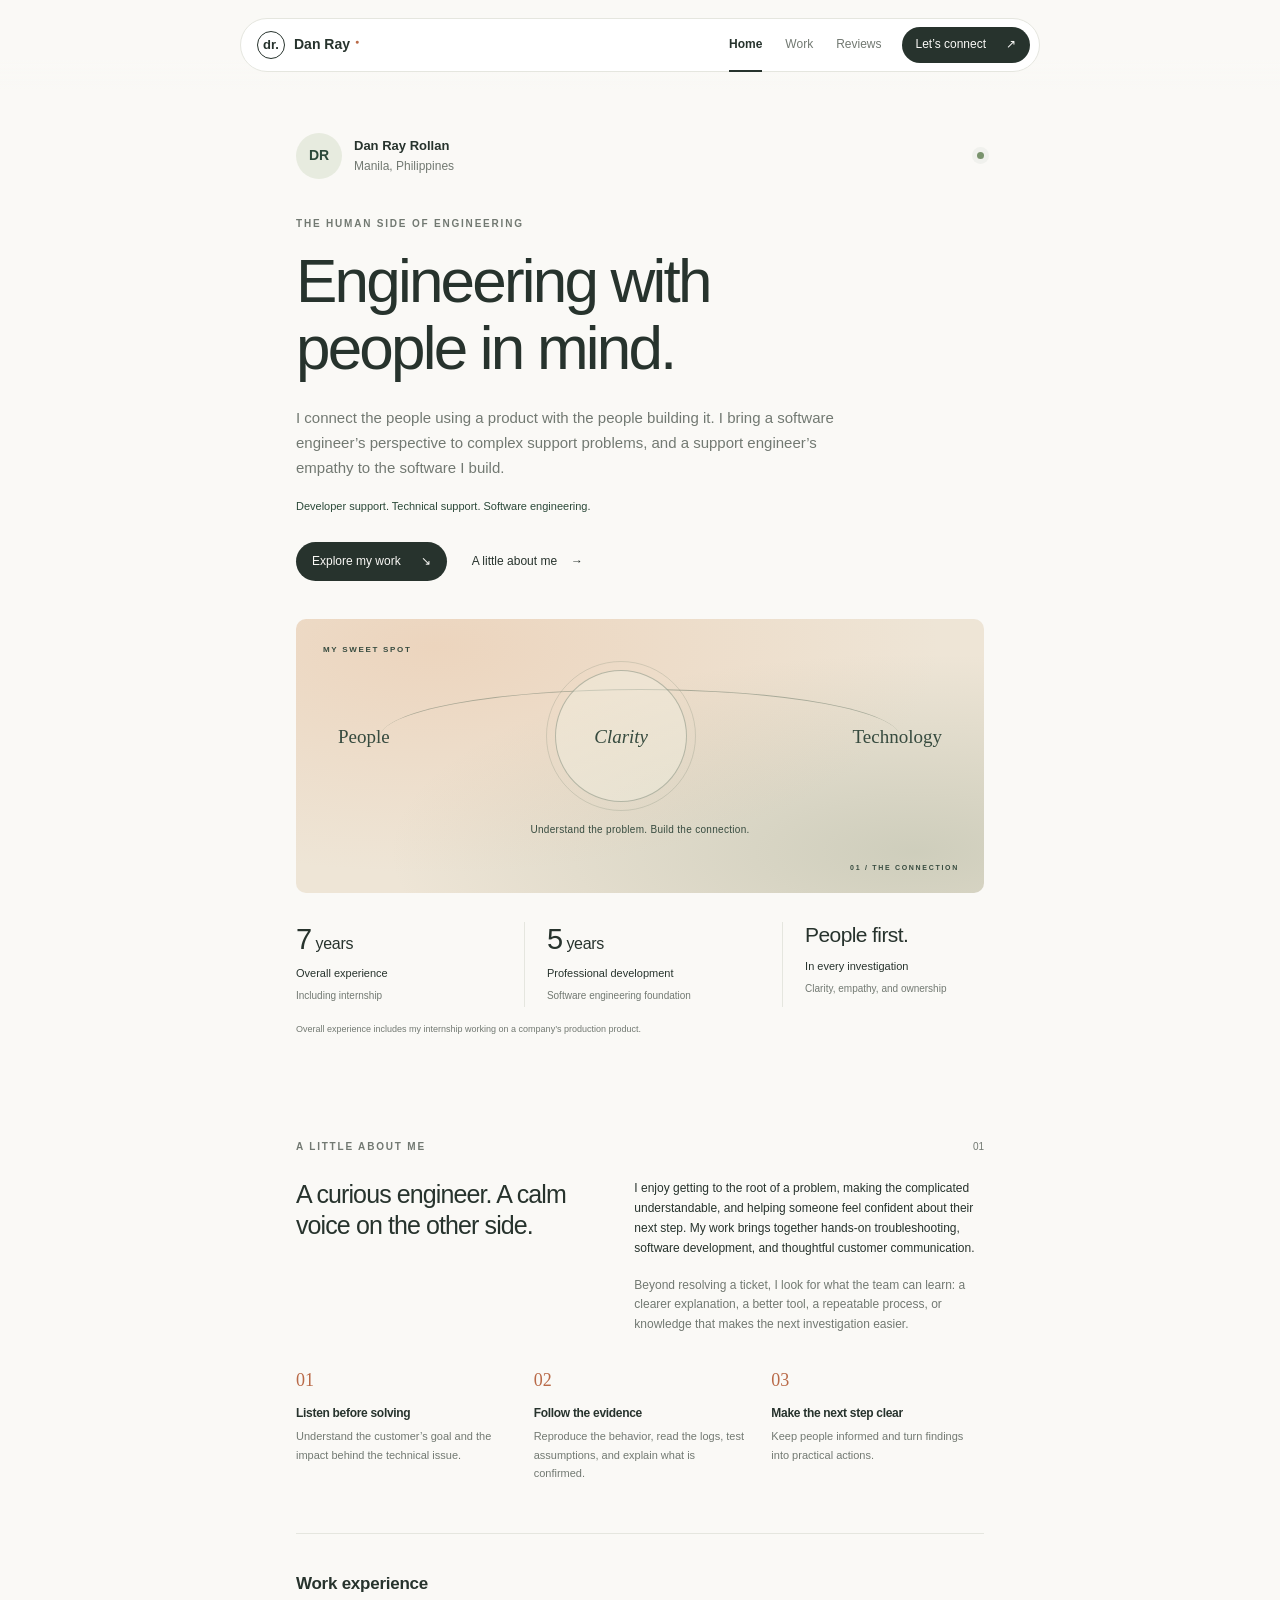
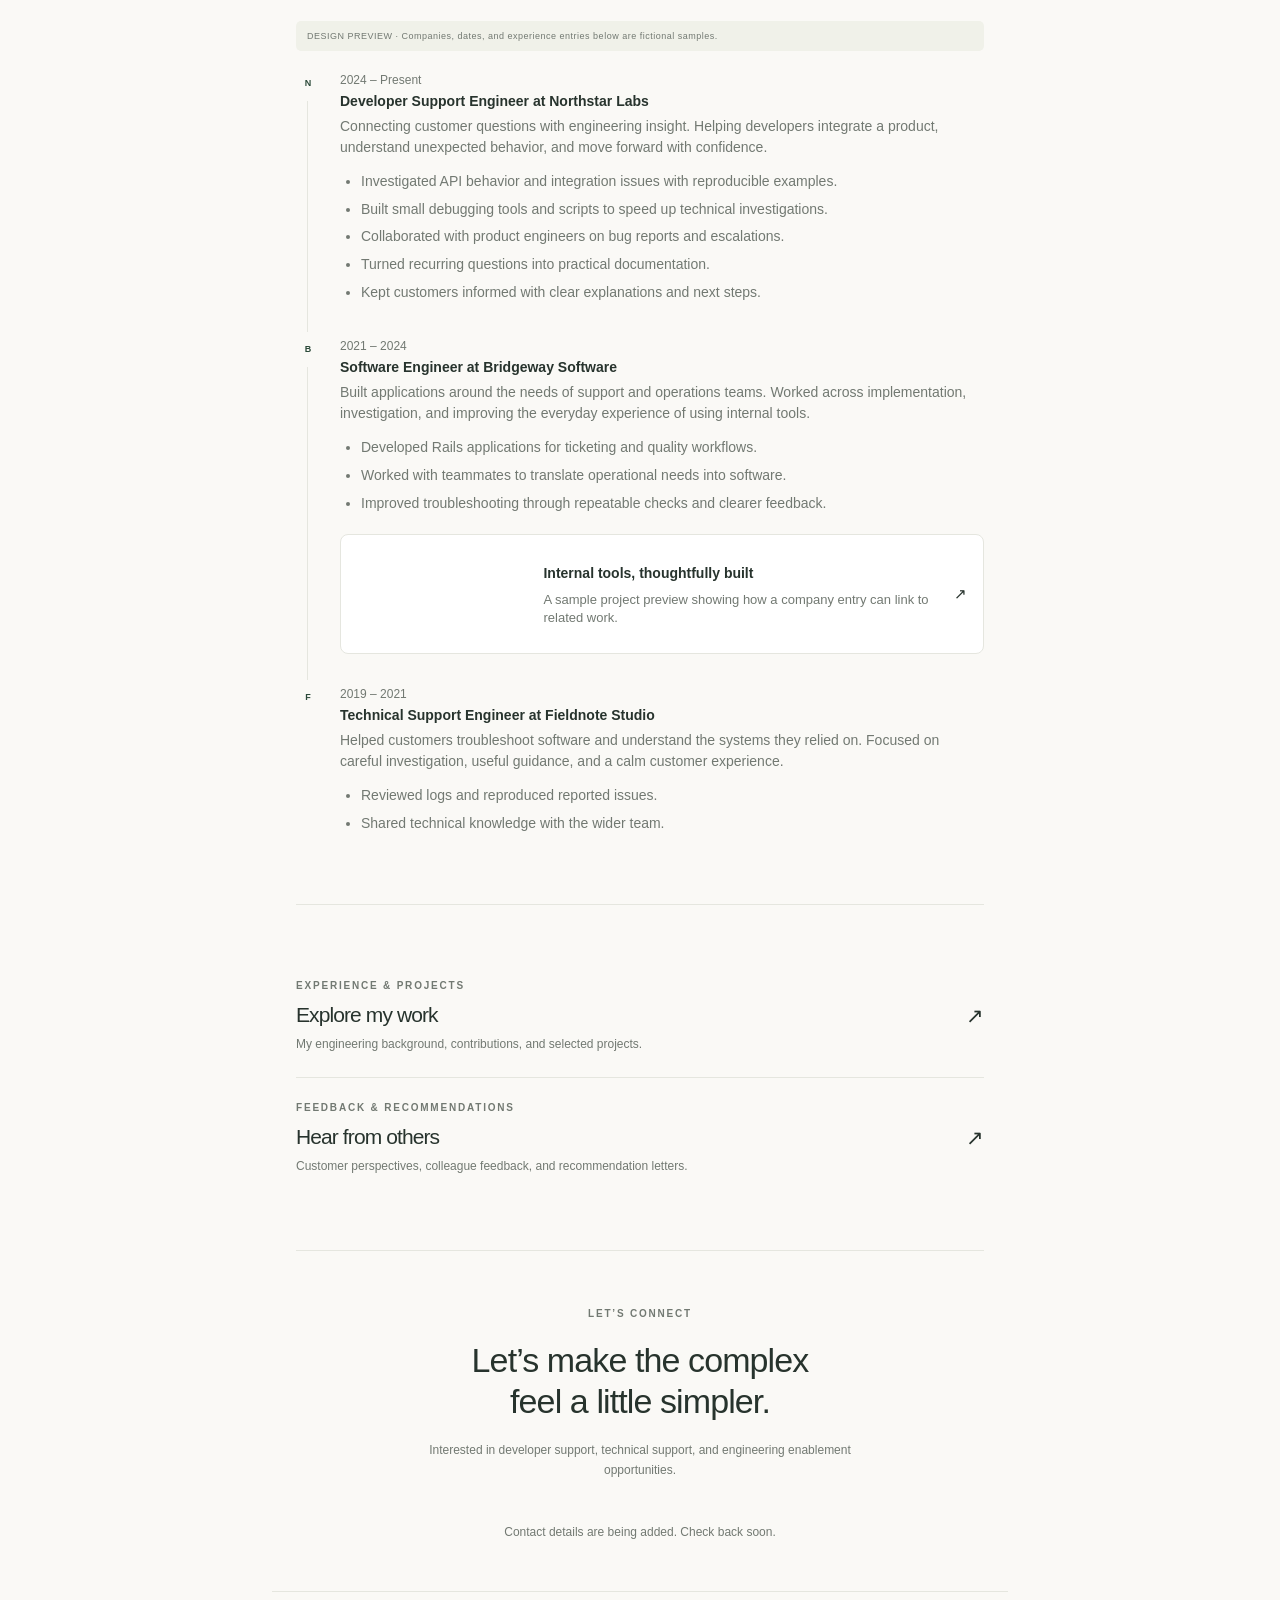
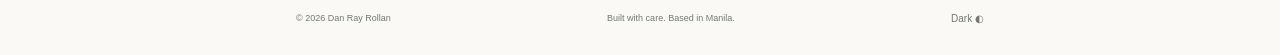
==== index.html @ 5bc82c58 "added portfolio initial" ====
<!doctype html>
<html lang="en">
<head>
<meta charset="utf-8"><meta name="viewport" content="width=device-width, initial-scale=1">
<meta name="description" content="Dan Ray Rollan, a Manila-based engineer connecting customer support, software engineering, and agentic AI.">
<meta name="theme-color" content="#faf9f6">
<title>Dan Ray Rollan — Engineering with people in mind</title>
<link rel="icon" href="assets/favicon.svg" type="image/svg+xml">
<link rel="stylesheet" href="styles.css"><script src="app.js" defer></script>
</head>
<body>
<a class="skip" href="#main">Skip to content</a>
<header class="nav-wrap"><nav aria-label="Main navigation"><a class="brand" href="index.html"><span class="brand-icon">dr.</span><span>Dan Ray<span class="brand-dot">●</span></span></a><div class="nav-links"><a href="index.html" aria-current="page">Home</a><a href="work.html" >Work</a><a href="reviews.html" >Reviews</a></div><a class="nav-cta" href="index.html#contact">Let’s connect <span aria-hidden="true">↗</span></a></nav></header>
<main id="main">
<section id="home" class="hero"><div class="profile-line"><div id="avatar" class="avatar" aria-hidden="true">DR</div><div><p id="name" class="profile-name">Dan Ray Rollan</p><p id="location" class="small muted">Manila, Philippines</p></div><span class="location-dot" aria-hidden="true"></span></div><p class="eyebrow">THE HUMAN SIDE OF ENGINEERING</p><h1 id="headline">Engineering with<br>people in mind.</h1><p id="intro" class="intro">I connect the people using a product with the people building it.</p><p id="role" class="role"></p><div class="hero-actions"><a class="button" href="work.html">Explore my work <span aria-hidden="true">↘</span></a><a class="text-link" href="#about">A little about me <span aria-hidden="true">→</span></a></div>
<div class="bridge" role="img" aria-label="A bridge connecting people, support, software, and new possibilities"><span class="art-label">MY SWEET SPOT</span><div class="bridge-line"><span>People</span><span class="bridge-ring"><span>Clarity</span></span><span>Technology</span></div><p>Understand the problem. Build the connection.</p><span class="art-number">01 / THE CONNECTION</span></div>
<div class="stats"><div><strong><span id="total-years">7</span><span class="unit"> years</span></strong><p>Overall experience</p><span>Including internship</span></div><div><strong><span id="dev-years">5</span><span class="unit"> years</span></strong><p>Professional development</p><span>Software engineering foundation</span></div><div><strong class="stat-word">People first.</strong><p>In every investigation</p><span>Clarity, empathy, and ownership</span></div></div><p id="experience-note" class="fine-print"></p></section>
<section id="about"><div class="section-top"><p class="eyebrow">A LITTLE ABOUT ME</p><span class="section-index">01</span></div><div class="about-grid"><h2 id="about-title"></h2><div><p id="about-text"></p><p id="about-secondary" class="muted"></p></div></div><div id="principles" class="principles"></div></section>


<section class="experience-section home-experience" aria-labelledby="home-experience-title"><h2 id="home-experience-title" class="reference-heading">Work experience</h2><div id="demo-notice" class="demo-notice" hidden>DESIGN PREVIEW · Companies, dates, and experience entries below are fictional samples.</div><div id="timeline" class="timeline"></div></section>
<section class="page-directory" aria-label="Explore the portfolio"><a href="work.html"><div><p class="eyebrow">EXPERIENCE & PROJECTS</p><h2>Explore my work</h2><p>My engineering background, contributions, and selected projects.</p></div><span aria-hidden="true">↗</span></a><a href="reviews.html"><div><p class="eyebrow">FEEDBACK & RECOMMENDATIONS</p><h2>Hear from others</h2><p>Customer perspectives, colleague feedback, and recommendation letters.</p></div><span aria-hidden="true">↗</span></a></section>
<section id="contact" class="contact"><p class="eyebrow">LET’S CONNECT</p><h2>Let’s make the complex<br>feel a little simpler.</h2><p id="contact-note" class="muted"></p><div id="contact-links" class="contact-links"></div><p id="contact-empty" class="small muted" hidden>Contact details are being added. Check back soon.</p></section>
</main><footer><span>© <span id="year"></span> Dan Ray Rollan</span><span>Built with care. Based in Manila.</span><button id="theme-toggle" type="button" aria-label="Switch to dark theme">Dark <span aria-hidden="true">◐</span></button></footer>
<div id="load-error" role="alert" hidden>Portfolio content couldn’t load. Please refresh, or preview this site using a local web server.</div><noscript><p class="noscript">Enable JavaScript to see the portfolio content, or read content.yaml for the full profile.</p></noscript>
</body></html>
---- styles.css ----
:root{--bg:#faf9f6;--surface:#fff;--ink:#27332d;--muted:#727972;--line:#e5e6df;--green:#2b4939;--accent:#b96a48;--soft:#f0f1e9;--art:#eee5d6;color-scheme:light;font-family:Arial,Helvetica,sans-serif;font-size:15px}*{box-sizing:border-box}html{scroll-behavior:smooth;scroll-padding-top:100px}body{margin:0;background:var(--bg);color:var(--ink);line-height:1.65}a{color:inherit;text-decoration:none}button{font:inherit}button,a,summary{-webkit-tap-highlight-color:transparent}a:focus-visible,button:focus-visible,summary:focus-visible{outline:2px solid var(--accent);outline-offset:5px}::selection{background:#dedecb}p,h1,h2,h3{margin:0}p+p{margin-top:17px}.muted{color:var(--muted)}.small{font-size:12px}.eyebrow{font-size:10px;letter-spacing:1.8px;font-weight:700;color:var(--muted)}.nav-wrap{position:sticky;top:0;z-index:10;padding:18px 20px;background:linear-gradient(var(--bg) 65%,transparent)}nav{max-width:800px;margin:auto;display:flex;align-items:center;justify-content:space-between;gap:20px;background:var(--surface);border:1px solid var(--line);border-radius:40px;padding:8px 9px 8px 16px;font-size:12px}.brand{display:flex;align-items:center;gap:9px;font-weight:700;font-size:14px}.brand-icon{width:28px;height:28px;border:1px solid var(--ink);border-radius:50%;display:grid;place-items:center;font-size:13px}.brand-dot{color:var(--accent);font-size:7px;vertical-align:super;margin-left:5px}.nav-links{display:flex;gap:22px;margin-left:auto}.nav-links a{color:var(--muted)}.nav-links a:hover{color:var(--ink)}.nav-cta,.button{color:var(--bg);background:var(--ink);border-radius:28px;padding:10px 16px;display:inline-flex;gap:20px;align-items:center}.nav-cta{padding:8px 14px}.button:hover,.nav-cta:hover{background:var(--green)}main,footer{max-width:736px;margin:0 auto;padding:0 24px}.hero{padding-top:43px;border:0}.profile-line{display:flex;align-items:center;gap:12px;margin-bottom:37px}.avatar{width:46px;height:46px;border-radius:50%;display:grid;place-items:center;color:var(--green);background:#e7ebdf;font-size:14px;font-weight:700;overflow:hidden}.avatar img{width:100%;height:100%;object-fit:cover}.profile-name{font-size:13px;font-weight:700}.profile-line p+p{margin:0}.location-dot{margin-left:auto;width:7px;height:7px;border-radius:50%;background:#79936d;box-shadow:0 0 0 5px #79936d12}h1{font-size:clamp(39px,7vw,62px);letter-spacing:-2.8px;line-height:1.08;font-weight:500;max-width:580px;margin-top:16px}h2{font-size:29px;line-height:1.23;letter-spacing:-.9px;font-weight:500}h3{font-weight:500;font-size:19px;line-height:1.4;letter-spacing:-.3px}.intro{max-width:580px;font-size:15px;color:var(--muted);margin-top:24px}.role{font-size:11px;color:var(--green);margin-top:17px}.hero-actions{display:flex;align-items:center;gap:25px;margin-top:26px;font-size:12px}.text-link{display:inline-flex;gap:14px}.text-link:hover{text-decoration:underline}.bridge{height:274px;margin-top:38px;overflow:hidden;position:relative;border-radius:10px;background:radial-gradient(ellipse at 20% 10%,#e9ba9660,transparent 65%),radial-gradient(ellipse at 90% 85%,#899b8350,transparent 60%),var(--art);padding:24px 27px;color:#374b3f}.art-label,.art-number{font-size:8px;font-weight:700;letter-spacing:1.7px;position:absolute}.art-number{bottom:20px;right:25px;font-size:7px}.bridge-line{position:relative;display:flex;align-items:center;justify-content:space-between;height:170px;font-family:Georgia,serif;font-size:19px;margin:8px 15px 0}.bridge-line:before{content:"";position:absolute;left:7%;right:7%;height:95px;border-top:1px solid #6172607a;border-radius:50%;top:38px}.bridge-line>span{z-index:1}.bridge-ring{display:grid;place-items:center;width:132px;height:132px;border:1px solid #61726066;border-radius:50%;background:#f1eddf77;position:relative;font-style:italic}.bridge-ring:after{content:"";position:absolute;inset:-10px;border:1px solid #61726033;border-radius:50%}.bridge>p{text-align:center;font-size:10px;letter-spacing:.3px;margin-top:1px}.stats{display:grid;grid-template-columns:1fr 1.15fr 1fr;gap:26px;margin-top:29px}.stats>div+div{border-left:1px solid var(--line);padding-left:22px}.stats strong{font-weight:500;font-size:29px;line-height:1.2;letter-spacing:-.8px}.stats .unit{font-size:16px;letter-spacing:-.3px}.stats p{font-size:11px;margin-top:7px}.stats span:not(.unit){font-size:inherit}.stats>div>span{font-size:10px!important;color:var(--muted)}.stats .stat-word{font-size:21px;letter-spacing:-.6px}.fine-print{font-size:9px;color:var(--muted);margin-top:15px;max-width:560px}section{padding:51px 0;border-bottom:1px solid var(--line);scroll-margin-top:10px}.section-top{display:flex;align-items:center;justify-content:space-between;margin-bottom:24px}.section-index{font-size:10px;color:var(--muted)}.about-grid{display:grid;grid-template-columns:1fr 1.18fr;gap:42px}.about-grid h2{font-size:25px}.about-grid p{font-size:12px}.principles{display:grid;grid-template-columns:repeat(3,1fr);gap:25px;margin-top:31px}.principle-number{font-family:Georgia,serif;font-size:18px;color:var(--accent)}.principles h3{font-size:12px;font-weight:700;margin-top:9px}.principles p{color:var(--muted);font-size:11px;margin-top:6px}.section-intro{font-size:12px;margin-top:14px}.projects{margin-top:28px}.project{border-top:1px solid var(--line);padding:24px 0}.project:last-child{padding-bottom:0}.project-header{display:grid;grid-template-columns:31px 1fr;gap:13px}.project-number{font-family:Georgia,serif;font-style:italic;color:var(--accent);font-size:17px;padding-top:2px}.project-category{font-size:8px;letter-spacing:1.6px;color:var(--muted);margin-bottom:7px}.project h3{max-width:530px}.project-summary{font-size:12px;color:var(--muted);margin-top:10px}.tags{display:flex;flex-wrap:wrap;gap:7px;margin-top:14px}.tag{font-size:9px;padding:3px 9px;border:1px solid var(--line);border-radius:20px;color:var(--muted)}details{margin-top:15px;font-size:11px}summary{cursor:pointer;list-style:none;display:inline-flex;align-items:center;gap:10px;color:var(--green)}summary::-webkit-details-marker{display:none}summary:after{content:"+";font-size:17px}details[open] summary:after{content:"−"}.detail-body{background:var(--soft);border-radius:8px;padding:18px;margin-top:13px}.detail-body h4{margin:0 0 4px;font-size:10px;color:var(--green)}.detail-body p{font-size:12px;color:var(--muted);margin:0 0 15px}.detail-body p:last-child{margin-bottom:0}.testimonials{display:grid;grid-template-columns:1fr 1fr;gap:16px;margin-top:25px}.quote{padding:25px 23px;background:var(--surface);border:1px solid var(--line);border-radius:8px;display:flex;flex-direction:column}.quote-mark{font-family:Georgia,serif;color:var(--accent);font-size:34px;line-height:1}.quote blockquote{font-family:Georgia,serif;font-size:16px;line-height:1.6;margin:12px 0 24px}.quote-name{font-size:11px;font-weight:700;margin-top:auto}.quote-role{font-size:10px;color:var(--muted)}.draft-label{font-size:8px;letter-spacing:1.3px;color:var(--accent);margin:14px 0 9px}.quote .draft-copy{font-size:12px;color:var(--muted);margin-bottom:26px}.timeline{margin-top:30px}.timeline-item{display:grid;grid-template-columns:150px 1fr;gap:27px;padding:21px 0;border-top:1px solid var(--line)}.timeline-label{font-size:8px;letter-spacing:1px;color:var(--muted);padding-top:5px}.timeline h3{font-size:15px}.timeline-company{color:var(--green);font-size:10px;margin-top:3px}.timeline-text{font-size:12px;color:var(--muted);margin-top:9px}.skills{margin-top:24px;padding-top:25px;border-top:1px solid var(--line);display:grid;grid-template-columns:repeat(3,1fr);gap:22px}.skills h3{font-size:11px;font-weight:700}.skills ul{padding:0;margin:11px 0 0;list-style:none;font-size:11px;color:var(--muted)}.skills li{padding:2px 0}.contact{text-align:center;padding:55px 10px 48px;border:0}.contact h2{font-size:34px;margin-top:17px}.contact>p.muted{font-size:12px;max-width:425px;margin:18px auto 0}.contact-links{display:flex;flex-wrap:wrap;justify-content:center;gap:14px;font-size:12px;margin-top:24px}footer{border-top:1px solid var(--line);display:flex;gap:14px;justify-content:space-between;padding-top:19px;padding-bottom:28px;font-size:9px;color:var(--muted)}footer button{padding:0;background:none;border:0;color:inherit;cursor:pointer;font-size:10px}.skip{position:fixed;top:-100px;background:var(--ink);color:var(--bg);padding:10px;z-index:100}.skip:focus{top:10px}#load-error,.noscript{max-width:688px;margin:20px auto;padding:18px;background:var(--soft);font-size:13px}[hidden]{display:none!important}body[data-theme="dark"]{--bg:#111b2c;--surface:#19263c;--ink:#e9effb;--muted:#a5b5cf;--line:#2d3d58;--green:#a8c8ff;--soft:#1c2b43;--accent:#8ebaff;color-scheme:dark}body[data-theme="dark"] .avatar{background:#2a3e60}body[data-theme="dark"] .button:hover,body[data-theme="dark"] .nav-cta:hover{color:#111b2c}@media(max-width:620px){.nav-wrap{padding:12px}.nav-links{gap:14px}nav{gap:13px}.brand{font-size:12px}.nav-cta{font-size:10px;padding:8px 11px}.nav-links a{font-size:10px}.nav-links a[href="#kind-words"]{display:none}main,footer{padding-left:22px;padding-right:22px}.hero{padding-top:28px}h1{letter-spacing:-1.8px}.intro{font-size:14px}.bridge{height:230px;padding:20px}.bridge-line{height:143px;font-size:15px;margin:8px 0 0}.bridge-ring{width:103px;height:103px}.bridge-line:before{top:29px}.bridge>p{font-size:9px}.art-number{font-size:6px}.stats{gap:13px;grid-template-columns:1fr 1fr}.stats>div+div{padding-left:15px}.stats>div:last-child{display:none}.stats strong{font-size:27px}.stats p{font-size:10px}.stats>div>span{font-size:9px!important}section{padding:38px 0}.about-grid{grid-template-columns:1fr;gap:20px}.about-grid h2{max-width:340px}.principles{gap:15px}.principles h3{font-size:11px}.principles p{font-size:10px}h2{font-size:26px}.testimonials{grid-template-columns:1fr}.timeline-item{grid-template-columns:1fr;gap:8px}.skills{grid-template-columns:1fr 1fr;gap:24px}.contact h2{font-size:29px}footer{flex-wrap:wrap;font-size:8px}footer span:nth-child(2){margin-left:auto}footer button{margin-left:auto}}@media(max-width:360px){.nav-links a[href="#about"]{display:none}.hero-actions{gap:16px;font-size:11px}.principles{grid-template-columns:1fr}.principles p{font-size:12px}.bridge-line{font-size:13px}.bridge-ring{width:86px;height:86px}.skills{grid-template-columns:1fr}}@media(prefers-reduced-motion:reduce){html{scroll-behavior:auto}}
/* Company timeline and recommendation letter layout. */
.timeline{margin-top:29px}.timeline-item{position:relative;grid-template-columns:30px 1fr;gap:17px;border:0;padding:0 0 30px}.timeline-item:before{content:"";position:absolute;left:14px;top:34px;bottom:5px;width:1px;background:var(--line)}.timeline-item:last-child{padding-bottom:0}.timeline-item:last-child:before{display:none}.company-icon{position:relative;width:29px;height:29px;display:grid;place-items:center;border-radius:7px;background:var(--soft);border:1px solid var(--line);color:var(--green);font-size:9px;font-weight:700;overflow:hidden;margin-top:2px}.company-icon img{width:100%;height:100%;object-fit:contain;background:var(--surface);padding:3px}.timeline-label{padding:0;margin-bottom:3px;font-size:9px}.timeline h3{font-weight:700;font-size:14px}.timeline-company{font-size:11px;margin-top:3px}.contributions{padding-left:18px;margin:12px 0 0;color:var(--muted);font-size:12px}.contributions li{padding:3px 0}.experience-project{margin-top:16px;display:flex;align-items:center;gap:16px;border:1px solid var(--line);border-radius:8px;overflow:hidden;min-height:85px;background:var(--surface)}.experience-project:hover{border-color:var(--muted)}.experience-project>img{width:115px;align-self:stretch;object-fit:cover}.experience-project>div{padding:16px 0 16px 16px}.experience-project>img+div{padding-left:0}.experience-project strong{font-size:12px}.experience-project p{font-size:11px;color:var(--muted);margin-top:4px}.project-arrow{margin-left:auto;padding-right:16px}.testimonials{display:block;margin-top:25px}.recommendation{padding:24px 0;border-top:1px solid var(--line)}.recommendation:last-child{padding-bottom:0}.recommendation blockquote{margin:0 0 17px;font-size:14px;line-height:1.7;font-family:inherit}.recommendation-identity{display:flex;align-items:center;gap:11px}.recommender-avatar{width:34px;height:34px;display:grid;place-items:center;border-radius:50%;background:var(--soft);color:var(--green);font-size:10px;flex-shrink:0;overflow:hidden}.recommender-avatar img{width:100%;height:100%;object-fit:cover}.recommendation .quote-name{font-weight:500;font-size:12px}.recommendation .quote-role{font-size:10px;margin-top:1px}.recommendation-context{margin-top:9px;color:var(--muted);font-size:10px}.letter-link{display:inline-block;color:var(--green);margin-top:13px;font-size:11px;border-bottom:1px solid var(--line)}.letter-link:hover{border-color:var(--green)}.recommendation .draft-label{margin:0 0 8px}.draft-copy{font-size:12px;color:var(--muted);margin-bottom:16px}@media(max-width:620px){.timeline-item{grid-template-columns:29px 1fr;gap:14px}.experience-project>img{width:80px}.timeline h3{font-size:13px}.contributions{font-size:11px}}
/* Dedicated static pages: compact typography and spacing from the references. */
.nav-links a[aria-current="page"]{position:relative;color:var(--ink);font-weight:600}.nav-links a[aria-current="page"]:after{content:"";position:absolute;left:0;right:0;bottom:-17px;height:2px;background:var(--ink)}.nav-links{gap:23px}body[data-page]:not([data-theme="dark"]){--bg:#fff;--surface:#fff;--ink:#202b3b;--muted:#536078;--line:#e1e5eb;--soft:#f4f6f8;--green:#34485d}.page-directory>a{display:flex;justify-content:space-between;gap:25px;padding:22px 0}.page-directory>a+a{border-top:1px solid var(--line)}.page-directory h2{font-size:21px;margin-top:8px}.page-directory p:not(.eyebrow){font-size:12px;color:var(--muted);margin-top:7px}.page-directory>a>span{font-size:21px;align-self:center}.page-directory>a:hover h2{text-decoration:underline}.demo-notice{font-size:9px;letter-spacing:.5px;line-height:1.6;color:var(--muted);background:var(--soft);border-radius:5px;padding:8px 11px;margin-top:24px;margin-bottom:4px}.reference-heading{font-size:17px;font-weight:600;letter-spacing:-.25px;line-height:1.45;margin:0;max-width:none}.experience-section{padding-top:22px;border:0;padding-bottom:35px}.experience-section .timeline{margin-top:20px}.experience-section .timeline-item{grid-template-columns:24px 1fr;gap:20px;padding-bottom:31px}.experience-section .timeline-item:before{left:11px;top:30px;bottom:5px}.experience-section .company-icon{width:24px;height:24px;margin-top:0;border:0;background:transparent;border-radius:0}.experience-section .company-icon img{padding:0;background:transparent}.experience-section .timeline-label{font-size:12px;letter-spacing:0;font-weight:400;margin-bottom:2px;line-height:1.5}.experience-section .timeline h3{font-size:14px;line-height:1.5;font-weight:700;letter-spacing:0}.experience-section .timeline-text{font-size:14px;line-height:1.5;margin-top:4px}.experience-section .contributions{font-size:14px;line-height:1.55;padding-left:21px;margin-top:10px}.experience-section .contributions li{padding:3px 0}.experience-section .experience-project{margin-top:17px;gap:17px;min-height:120px}.experience-section .experience-project>img{width:34%;max-width:190px}.experience-section .experience-project>div{padding-top:17px;padding-bottom:17px}.experience-section .experience-project strong{font-size:14px}.experience-section .experience-project p{font-size:13px;line-height:1.4;margin-top:5px}.work-projects{border-top:1px solid var(--line)}.work-projects h2,.toolkit-section h2{font-size:22px}.page-next{padding:28px 0 40px;font-size:12px;color:var(--muted)}.page-next a{display:flex;justify-content:space-between;gap:12px}.page-next a:hover{color:var(--ink);text-decoration:underline}.reviews-section{padding-top:22px;border:0;padding-bottom:0}.reviews-intro{font-size:14px;color:var(--muted);margin-top:8px}.review-summary{display:flex;align-items:center;justify-content:space-between;gap:18px;margin-top:15px;padding-bottom:24px;border-bottom:1px solid var(--line)}.rating{display:flex;align-items:center;gap:7px;font-size:12px;color:var(--muted)}.rating strong{color:#2463eb;font-size:16px}.stars{color:#2463eb;font-size:17px;letter-spacing:-1px;white-space:nowrap}.stars>span{color:#91b1ff}.review-sources{display:flex;gap:13px;font-size:9px;color:var(--ink);font-weight:600;white-space:nowrap}.reviews-section .testimonials{margin-top:0}.reviews-section .recommendation{padding:25px 0;border-top:0;border-bottom:1px solid var(--line)}.reviews-section .recommendation blockquote{font-size:14px;line-height:1.5;margin-bottom:14px}.reviews-section .recommendation-identity{gap:10px}.reviews-section .recommender-avatar{width:32px;height:32px}.reviews-section .quote-name{font-size:14px;line-height:1.4;font-weight:400}.reviews-section .quote-role{font-size:12px;line-height:1.4}.reviews-section .recommendation-context{font-size:10px;opacity:.85}.letter-feature{position:relative;display:block;margin-top:24px;min-height:390px;border-radius:12px;overflow:hidden;background:#cee3ef;color:#2d4352;padding:30px}.feature-sky{position:absolute;inset:0;background:radial-gradient(ellipse at 12% 20%,#ffffff8c,transparent 55%),linear-gradient(145deg,#afd0e1,#cbe0e9 55%,#e5e2d4)}.feature-caption{position:relative;font-size:9px;letter-spacing:1.6px}.feature-quote{position:relative;display:block;margin-top:25px;font-family:Georgia,serif;font-size:35px;line-height:1.2;letter-spacing:-1px;z-index:1}.feature-paper{position:absolute;right:35px;top:105px;width:215px;height:270px;background:#fffdf6;transform:rotate(8deg);padding:24px;box-shadow:0 10px 40px #35475a18}.feature-paper>span{font-family:Georgia,serif;display:block;font-size:14px;letter-spacing:.6px;color:#334039;margin-bottom:25px}.feature-paper i{display:block;background:#d9ded7;height:2px;margin-bottom:13px}.feature-paper i:nth-of-type(2){width:85%}.feature-paper i:nth-of-type(4){width:67%}.feature-paper em{display:block;font-family:Georgia,serif;font-size:10px;margin-top:21px}.feature-paper b{font-family:Georgia,serif;font-size:19px;font-style:italic;font-weight:400}.feature-action{position:relative;display:inline-flex;gap:15px;align-items:center;margin-top:32px;background:#fffdf4;border-radius:30px;padding:11px 15px;font-size:11px;z-index:1}.letter-feature:hover .feature-action{text-decoration:underline}.feature-label{position:absolute;bottom:18px;left:30px;font-size:8px;letter-spacing:.8px;z-index:1}.sample-letter{padding-top:28px;border:0;max-width:620px}.sample-letter h1{font-size:25px;margin-top:12px}.sample-letter>p{font-size:14px;line-height:1.75}.sample-letter .letter-date{color:var(--muted);font-size:12px;margin:8px 0 28px}body[data-theme="dark"] .letter-feature{filter:brightness(.9)}@media(max-width:620px){.nav-links a[href="reviews.html"]{display:inline}.nav-links{gap:14px}.nav-links a[aria-current="page"]:after{bottom:-16px}.experience-section .timeline-item{gap:15px}.experience-section .timeline-text,.experience-section .contributions{font-size:13px}.experience-section .experience-project{min-height:100px;gap:12px}.experience-section .experience-project strong{font-size:12px}.experience-section .experience-project p{font-size:11px}.review-summary{flex-wrap:wrap;gap:12px}.review-sources{font-size:9px}.letter-feature{min-height:385px;padding:25px}.feature-quote{font-size:30px}.feature-paper{width:175px;height:245px;right:17px;top:137px;opacity:.8}.feature-label{left:25px;font-size:7px}.feature-action{margin-top:28px}.page-directory h2{font-size:19px}}@media(max-width:360px){.brand>span:last-child{display:none}.nav-links{gap:13px}.nav-links a{font-size:11px}.nav-cta{gap:8px}.rating{font-size:11px}.feature-quote{font-size:27px}.experience-section .experience-project>img{width:30%}}

/* Added homepage timeline and navy dark theme. */
.home-experience{padding-top:38px;border-bottom:1px solid var(--line)}
body[data-theme="dark"] .bridge{background:radial-gradient(ellipse at 20% 10%,#4673ab50,transparent 65%),radial-gradient(ellipse at 90% 85%,#689cdc35,transparent 60%),#1d304c;color:#d9e8ff}
body[data-theme="dark"] .bridge-line:before{border-color:#8badde70}
body[data-theme="dark"] .bridge-ring{border-color:#96b8e580;background:#263e5c99}
body[data-theme="dark"] .bridge-ring:after{border-color:#96b8e540}
body[data-theme="dark"] .location-dot{background:#81aeec;box-shadow:0 0 0 5px #81aeec12}
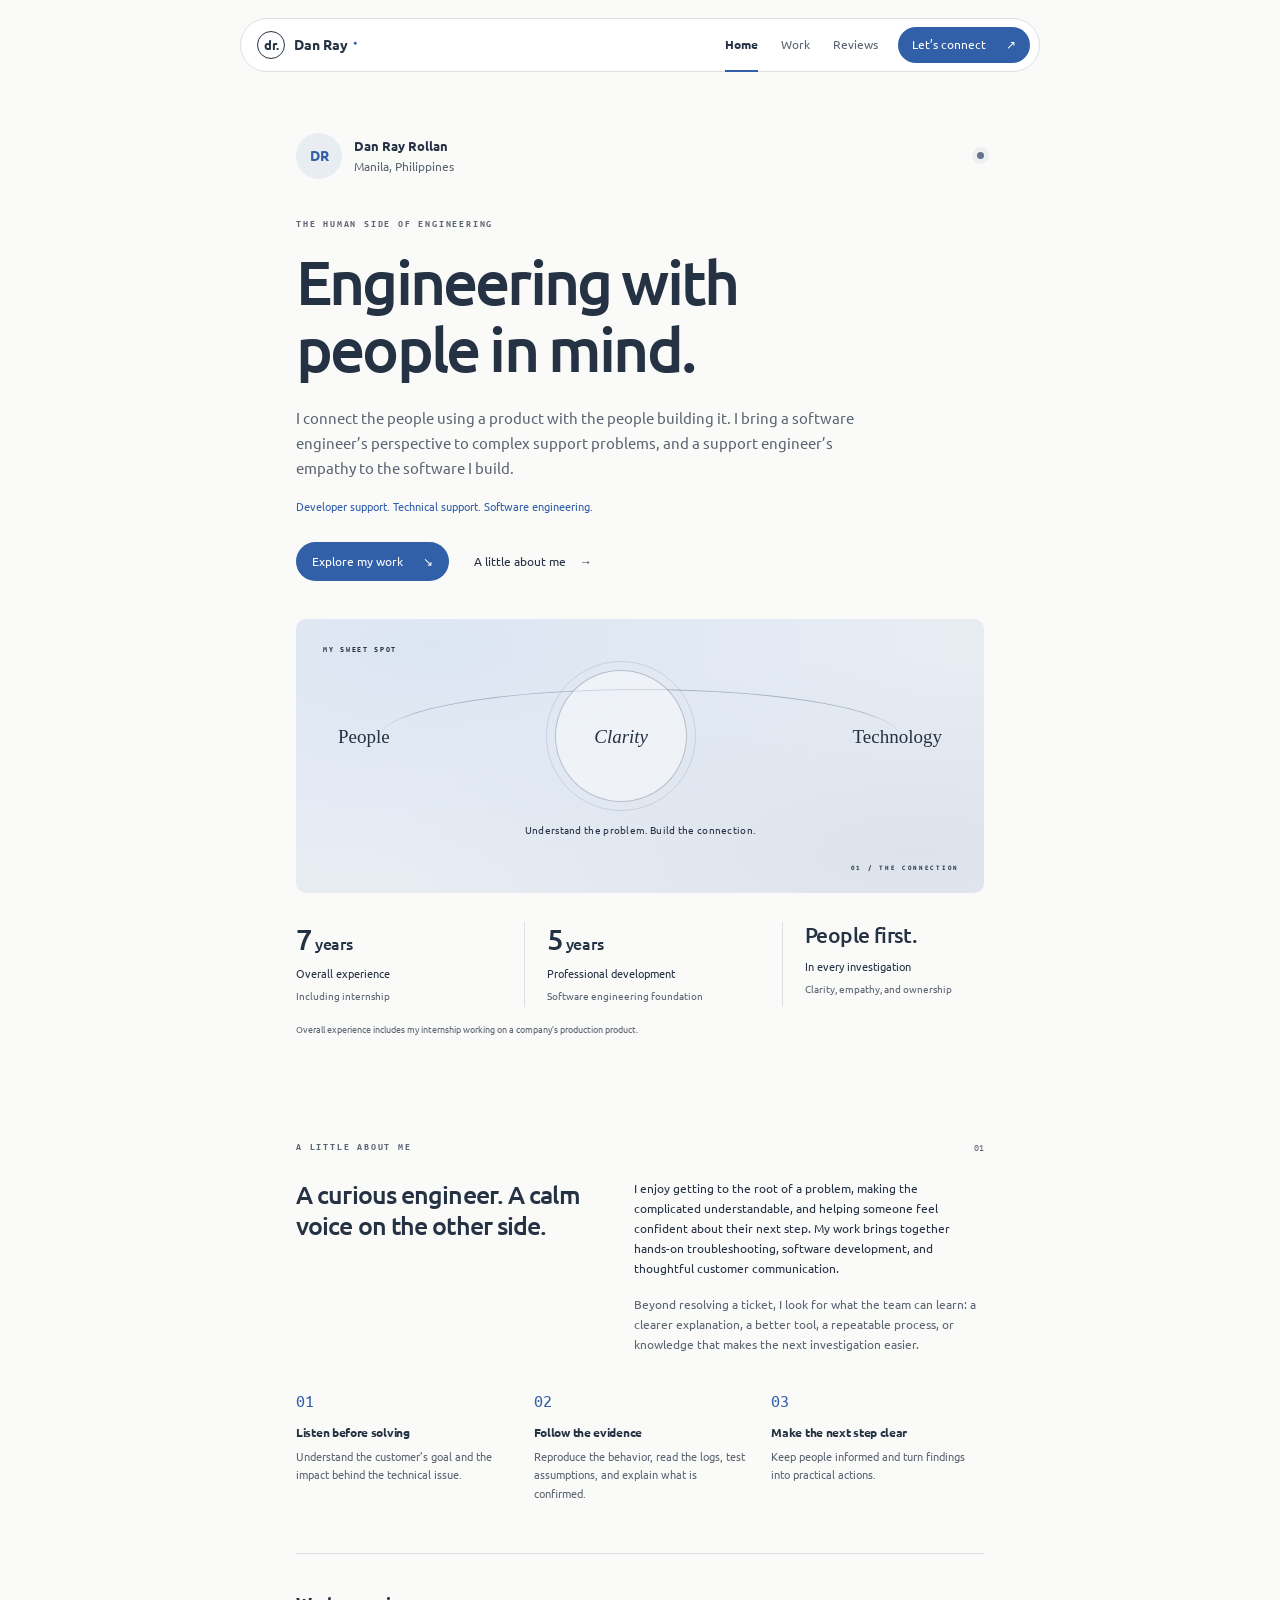
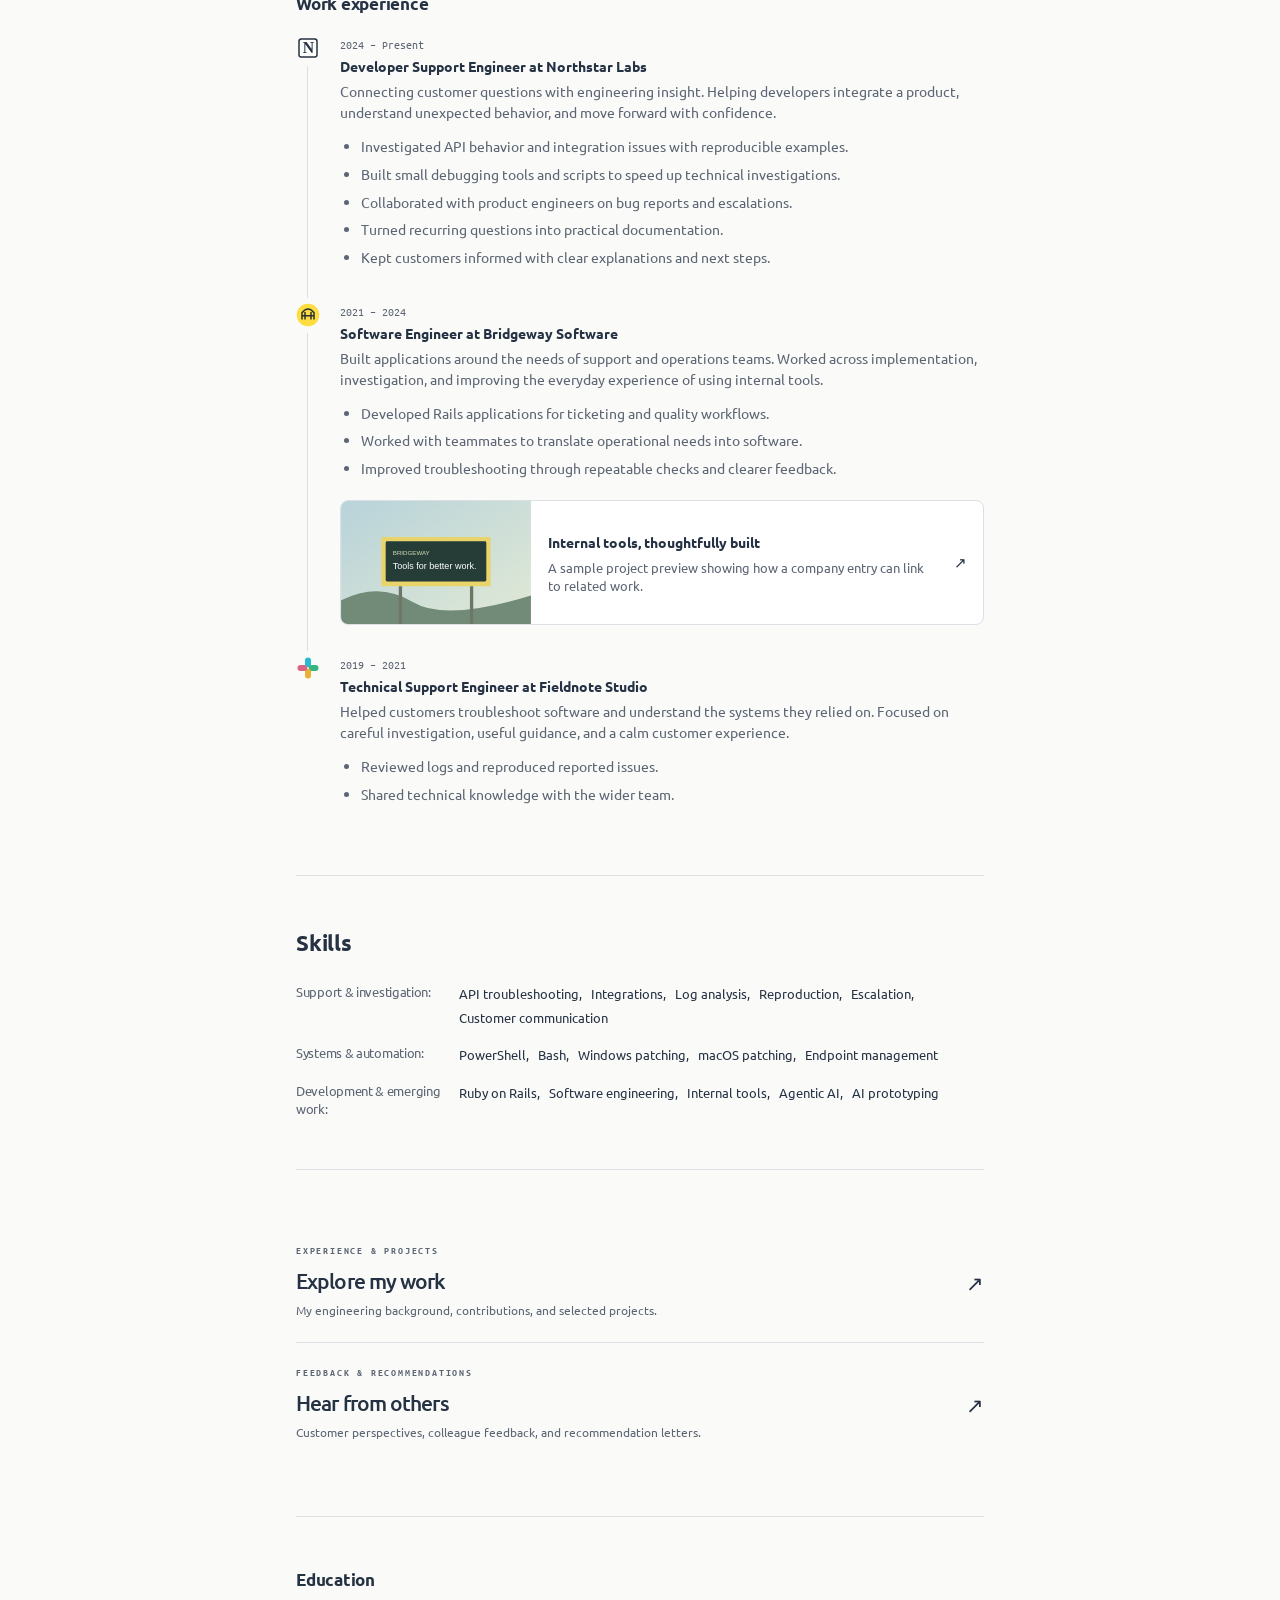
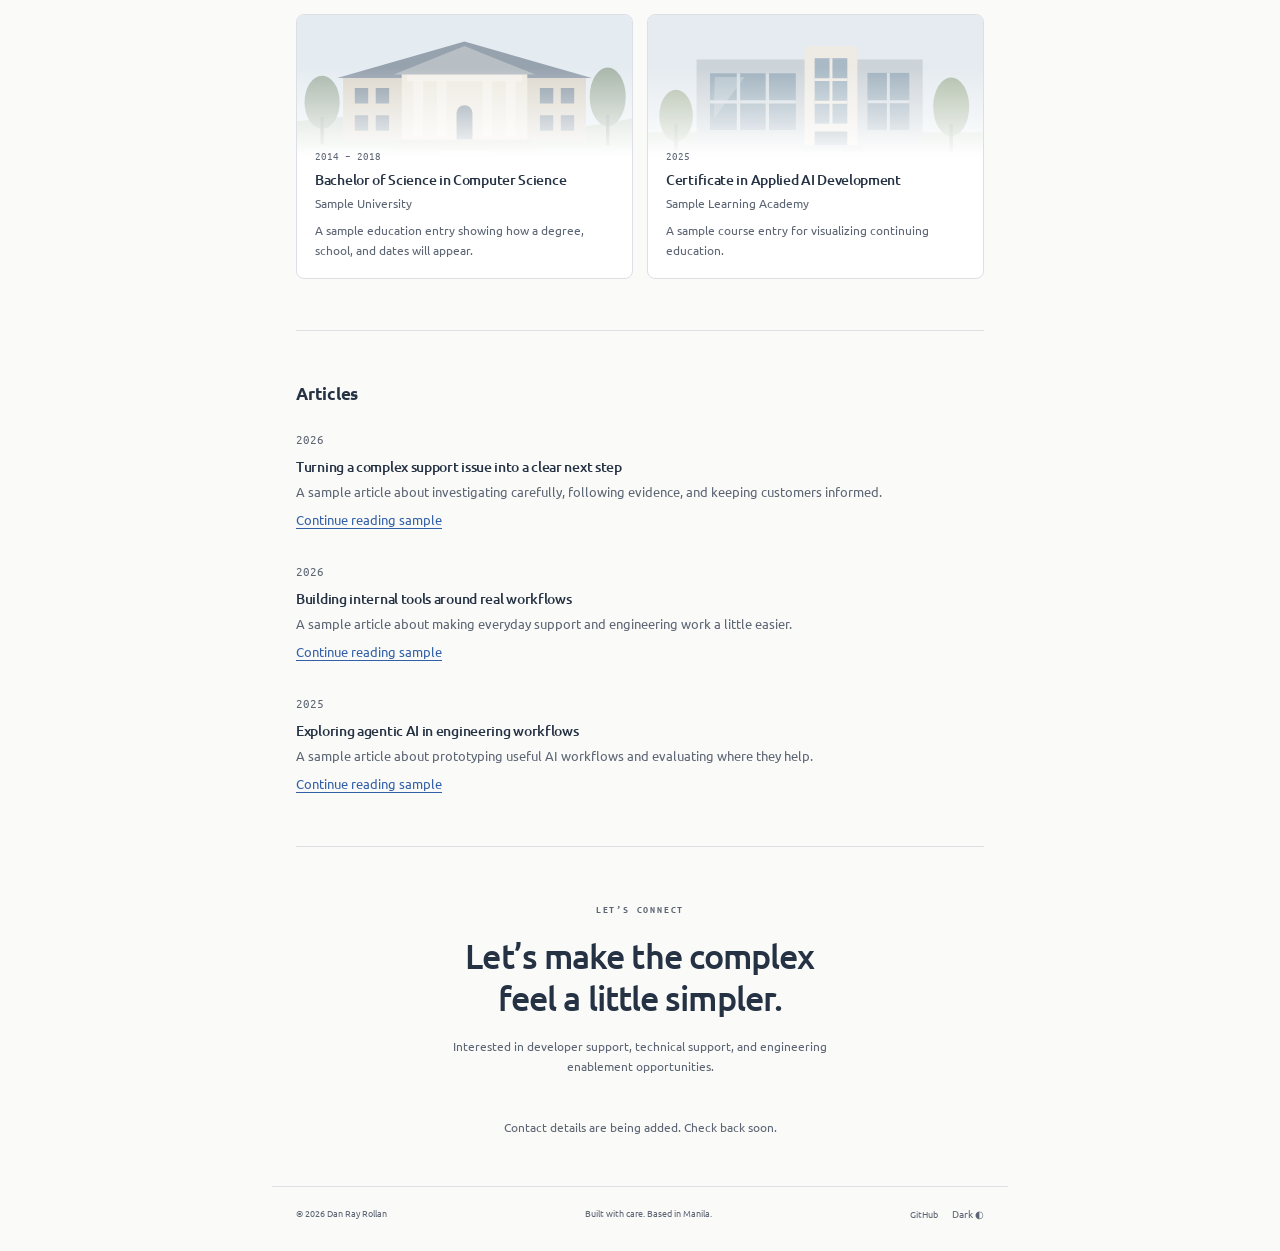
==== commit 73a933be: "Update portfolio themes, education cards, and YAML recommendation letters" ====
--- a/index.html
+++ b/index.html
@@ -3,10 +3,11 @@
 <head>
 <meta charset="utf-8"><meta name="viewport" content="width=device-width, initial-scale=1">
 <meta name="description" content="Dan Ray Rollan, a Manila-based engineer connecting customer support, software engineering, and agentic AI.">
-<meta name="theme-color" content="#faf9f6">
+<meta name="theme-color" content="#fafaf8">
 <title>Dan Ray Rollan — Engineering with people in mind</title>
 <link rel="icon" href="assets/favicon.svg" type="image/svg+xml">
-<link rel="stylesheet" href="styles.css"><script src="app.js" defer></script>
+<link rel="preload" href="assets/fonts/Ubuntu-Regular.ttf" as="font" type="font/ttf" crossorigin>
+<link rel="stylesheet" href="styles.css?v=9057fd9f84"><script src="app.js?v=bcd007c981" defer></script>
 </head>
 <body>
 <a class="skip" href="#main">Skip to content</a>
@@ -18,9 +19,13 @@
 <section id="about"><div class="section-top"><p class="eyebrow">A LITTLE ABOUT ME</p><span class="section-index">01</span></div><div class="about-grid"><h2 id="about-title"></h2><div><p id="about-text"></p><p id="about-secondary" class="muted"></p></div></div><div id="principles" class="principles"></div></section>
 
 
-<section class="experience-section home-experience" aria-labelledby="home-experience-title"><h2 id="home-experience-title" class="reference-heading">Work experience</h2><div id="demo-notice" class="demo-notice" hidden>DESIGN PREVIEW · Companies, dates, and experience entries below are fictional samples.</div><div id="timeline" class="timeline"></div></section>
+
+<section class="experience-section home-experience" aria-labelledby="home-experience-title"><h2 id="home-experience-title" class="reference-heading">Work experience</h2><div id="timeline" class="timeline"></div></section>
+<section class="toolkit-section" aria-labelledby="home-skills-title"><h2 id="home-skills-title" class="reference-heading">Skills</h2><div id="skills" class="skills"></div></section>
 <section class="page-directory" aria-label="Explore the portfolio"><a href="work.html"><div><p class="eyebrow">EXPERIENCE & PROJECTS</p><h2>Explore my work</h2><p>My engineering background, contributions, and selected projects.</p></div><span aria-hidden="true">↗</span></a><a href="reviews.html"><div><p class="eyebrow">FEEDBACK & RECOMMENDATIONS</p><h2>Hear from others</h2><p>Customer perspectives, colleague feedback, and recommendation letters.</p></div><span aria-hidden="true">↗</span></a></section>
+<section class="education-section" aria-labelledby="education-title"><h2 id="education-title" class="reference-heading">Education</h2><div id="education" class="education-list"></div></section>
+<section class="articles-section" aria-labelledby="articles-title"><h2 id="articles-title" class="reference-heading">Articles</h2><div id="articles" class="article-list"></div></section>
 <section id="contact" class="contact"><p class="eyebrow">LET’S CONNECT</p><h2>Let’s make the complex<br>feel a little simpler.</h2><p id="contact-note" class="muted"></p><div id="contact-links" class="contact-links"></div><p id="contact-empty" class="small muted" hidden>Contact details are being added. Check back soon.</p></section>
-</main><footer><span>© <span id="year"></span> Dan Ray Rollan</span><span>Built with care. Based in Manila.</span><button id="theme-toggle" type="button" aria-label="Switch to dark theme">Dark <span aria-hidden="true">◐</span></button></footer>
+</main><footer><span>© <span id="year"></span> Dan Ray Rollan</span><span>Built with care. Based in Manila.</span><div class="footer-actions"><div id="footer-links" class="footer-links"><span class="pending-link" title="GitHub profile has not been added yet">GitHub <span class="sr-only">profile coming soon</span></span></div><button id="theme-toggle" type="button" aria-label="Switch to dark theme">Dark <span aria-hidden="true">◐</span></button></div></footer>
 <div id="load-error" role="alert" hidden>Portfolio content couldn’t load. Please refresh, or preview this site using a local web server.</div><noscript><p class="noscript">Enable JavaScript to see the portfolio content, or read content.yaml for the full profile.</p></noscript>
 </body></html>
--- a/styles.css
+++ b/styles.css
@@ -1,13 +1,100 @@
-:root{--bg:#faf9f6;--surface:#fff;--ink:#27332d;--muted:#727972;--line:#e5e6df;--green:#2b4939;--accent:#b96a48;--soft:#f0f1e9;--art:#eee5d6;color-scheme:light;font-family:Arial,Helvetica,sans-serif;font-size:15px}*{box-sizing:border-box}html{scroll-behavior:smooth;scroll-padding-top:100px}body{margin:0;background:var(--bg);color:var(--ink);line-height:1.65}a{color:inherit;text-decoration:none}button{font:inherit}button,a,summary{-webkit-tap-highlight-color:transparent}a:focus-visible,button:focus-visible,summary:focus-visible{outline:2px solid var(--accent);outline-offset:5px}::selection{background:#dedecb}p,h1,h2,h3{margin:0}p+p{margin-top:17px}.muted{color:var(--muted)}.small{font-size:12px}.eyebrow{font-size:10px;letter-spacing:1.8px;font-weight:700;color:var(--muted)}.nav-wrap{position:sticky;top:0;z-index:10;padding:18px 20px;background:linear-gradient(var(--bg) 65%,transparent)}nav{max-width:800px;margin:auto;display:flex;align-items:center;justify-content:space-between;gap:20px;background:var(--surface);border:1px solid var(--line);border-radius:40px;padding:8px 9px 8px 16px;font-size:12px}.brand{display:flex;align-items:center;gap:9px;font-weight:700;font-size:14px}.brand-icon{width:28px;height:28px;border:1px solid var(--ink);border-radius:50%;display:grid;place-items:center;font-size:13px}.brand-dot{color:var(--accent);font-size:7px;vertical-align:super;margin-left:5px}.nav-links{display:flex;gap:22px;margin-left:auto}.nav-links a{color:var(--muted)}.nav-links a:hover{color:var(--ink)}.nav-cta,.button{color:var(--bg);background:var(--ink);border-radius:28px;padding:10px 16px;display:inline-flex;gap:20px;align-items:center}.nav-cta{padding:8px 14px}.button:hover,.nav-cta:hover{background:var(--green)}main,footer{max-width:736px;margin:0 auto;padding:0 24px}.hero{padding-top:43px;border:0}.profile-line{display:flex;align-items:center;gap:12px;margin-bottom:37px}.avatar{width:46px;height:46px;border-radius:50%;display:grid;place-items:center;color:var(--green);background:#e7ebdf;font-size:14px;font-weight:700;overflow:hidden}.avatar img{width:100%;height:100%;object-fit:cover}.profile-name{font-size:13px;font-weight:700}.profile-line p+p{margin:0}.location-dot{margin-left:auto;width:7px;height:7px;border-radius:50%;background:#79936d;box-shadow:0 0 0 5px #79936d12}h1{font-size:clamp(39px,7vw,62px);letter-spacing:-2.8px;line-height:1.08;font-weight:500;max-width:580px;margin-top:16px}h2{font-size:29px;line-height:1.23;letter-spacing:-.9px;font-weight:500}h3{font-weight:500;font-size:19px;line-height:1.4;letter-spacing:-.3px}.intro{max-width:580px;font-size:15px;color:var(--muted);margin-top:24px}.role{font-size:11px;color:var(--green);margin-top:17px}.hero-actions{display:flex;align-items:center;gap:25px;margin-top:26px;font-size:12px}.text-link{display:inline-flex;gap:14px}.text-link:hover{text-decoration:underline}.bridge{height:274px;margin-top:38px;overflow:hidden;position:relative;border-radius:10px;background:radial-gradient(ellipse at 20% 10%,#e9ba9660,transparent 65%),radial-gradient(ellipse at 90% 85%,#899b8350,transparent 60%),var(--art);padding:24px 27px;color:#374b3f}.art-label,.art-number{font-size:8px;font-weight:700;letter-spacing:1.7px;position:absolute}.art-number{bottom:20px;right:25px;font-size:7px}.bridge-line{position:relative;display:flex;align-items:center;justify-content:space-between;height:170px;font-family:Georgia,serif;font-size:19px;margin:8px 15px 0}.bridge-line:before{content:"";position:absolute;left:7%;right:7%;height:95px;border-top:1px solid #6172607a;border-radius:50%;top:38px}.bridge-line>span{z-index:1}.bridge-ring{display:grid;place-items:center;width:132px;height:132px;border:1px solid #61726066;border-radius:50%;background:#f1eddf77;position:relative;font-style:italic}.bridge-ring:after{content:"";position:absolute;inset:-10px;border:1px solid #61726033;border-radius:50%}.bridge>p{text-align:center;font-size:10px;letter-spacing:.3px;margin-top:1px}.stats{display:grid;grid-template-columns:1fr 1.15fr 1fr;gap:26px;margin-top:29px}.stats>div+div{border-left:1px solid var(--line);padding-left:22px}.stats strong{font-weight:500;font-size:29px;line-height:1.2;letter-spacing:-.8px}.stats .unit{font-size:16px;letter-spacing:-.3px}.stats p{font-size:11px;margin-top:7px}.stats span:not(.unit){font-size:inherit}.stats>div>span{font-size:10px!important;color:var(--muted)}.stats .stat-word{font-size:21px;letter-spacing:-.6px}.fine-print{font-size:9px;color:var(--muted);margin-top:15px;max-width:560px}section{padding:51px 0;border-bottom:1px solid var(--line);scroll-margin-top:10px}.section-top{display:flex;align-items:center;justify-content:space-between;margin-bottom:24px}.section-index{font-size:10px;color:var(--muted)}.about-grid{display:grid;grid-template-columns:1fr 1.18fr;gap:42px}.about-grid h2{font-size:25px}.about-grid p{font-size:12px}.principles{display:grid;grid-template-columns:repeat(3,1fr);gap:25px;margin-top:31px}.principle-number{font-family:Georgia,serif;font-size:18px;color:var(--accent)}.principles h3{font-size:12px;font-weight:700;margin-top:9px}.principles p{color:var(--muted);font-size:11px;margin-top:6px}.section-intro{font-size:12px;margin-top:14px}.projects{margin-top:28px}.project{border-top:1px solid var(--line);padding:24px 0}.project:last-child{padding-bottom:0}.project-header{display:grid;grid-template-columns:31px 1fr;gap:13px}.project-number{font-family:Georgia,serif;font-style:italic;color:var(--accent);font-size:17px;padding-top:2px}.project-category{font-size:8px;letter-spacing:1.6px;color:var(--muted);margin-bottom:7px}.project h3{max-width:530px}.project-summary{font-size:12px;color:var(--muted);margin-top:10px}.tags{display:flex;flex-wrap:wrap;gap:7px;margin-top:14px}.tag{font-size:9px;padding:3px 9px;border:1px solid var(--line);border-radius:20px;color:var(--muted)}details{margin-top:15px;font-size:11px}summary{cursor:pointer;list-style:none;display:inline-flex;align-items:center;gap:10px;color:var(--green)}summary::-webkit-details-marker{display:none}summary:after{content:"+";font-size:17px}details[open] summary:after{content:"−"}.detail-body{background:var(--soft);border-radius:8px;padding:18px;margin-top:13px}.detail-body h4{margin:0 0 4px;font-size:10px;color:var(--green)}.detail-body p{font-size:12px;color:var(--muted);margin:0 0 15px}.detail-body p:last-child{margin-bottom:0}.testimonials{display:grid;grid-template-columns:1fr 1fr;gap:16px;margin-top:25px}.quote{padding:25px 23px;background:var(--surface);border:1px solid var(--line);border-radius:8px;display:flex;flex-direction:column}.quote-mark{font-family:Georgia,serif;color:var(--accent);font-size:34px;line-height:1}.quote blockquote{font-family:Georgia,serif;font-size:16px;line-height:1.6;margin:12px 0 24px}.quote-name{font-size:11px;font-weight:700;margin-top:auto}.quote-role{font-size:10px;color:var(--muted)}.draft-label{font-size:8px;letter-spacing:1.3px;color:var(--accent);margin:14px 0 9px}.quote .draft-copy{font-size:12px;color:var(--muted);margin-bottom:26px}.timeline{margin-top:30px}.timeline-item{display:grid;grid-template-columns:150px 1fr;gap:27px;padding:21px 0;border-top:1px solid var(--line)}.timeline-label{font-size:8px;letter-spacing:1px;color:var(--muted);padding-top:5px}.timeline h3{font-size:15px}.timeline-company{color:var(--green);font-size:10px;margin-top:3px}.timeline-text{font-size:12px;color:var(--muted);margin-top:9px}.skills{margin-top:24px;padding-top:25px;border-top:1px solid var(--line);display:grid;grid-template-columns:repeat(3,1fr);gap:22px}.skills h3{font-size:11px;font-weight:700}.skills ul{padding:0;margin:11px 0 0;list-style:none;font-size:11px;color:var(--muted)}.skills li{padding:2px 0}.contact{text-align:center;padding:55px 10px 48px;border:0}.contact h2{font-size:34px;margin-top:17px}.contact>p.muted{font-size:12px;max-width:425px;margin:18px auto 0}.contact-links{display:flex;flex-wrap:wrap;justify-content:center;gap:14px;font-size:12px;margin-top:24px}footer{border-top:1px solid var(--line);display:flex;gap:14px;justify-content:space-between;padding-top:19px;padding-bottom:28px;font-size:9px;color:var(--muted)}footer button{padding:0;background:none;border:0;color:inherit;cursor:pointer;font-size:10px}.skip{position:fixed;top:-100px;background:var(--ink);color:var(--bg);padding:10px;z-index:100}.skip:focus{top:10px}#load-error,.noscript{max-width:688px;margin:20px auto;padding:18px;background:var(--soft);font-size:13px}[hidden]{display:none!important}body[data-theme="dark"]{--bg:#111b2c;--surface:#19263c;--ink:#e9effb;--muted:#a5b5cf;--line:#2d3d58;--green:#a8c8ff;--soft:#1c2b43;--accent:#8ebaff;color-scheme:dark}body[data-theme="dark"] .avatar{background:#2a3e60}body[data-theme="dark"] .button:hover,body[data-theme="dark"] .nav-cta:hover{color:#111b2c}@media(max-width:620px){.nav-wrap{padding:12px}.nav-links{gap:14px}nav{gap:13px}.brand{font-size:12px}.nav-cta{font-size:10px;padding:8px 11px}.nav-links a{font-size:10px}.nav-links a[href="#kind-words"]{display:none}main,footer{padding-left:22px;padding-right:22px}.hero{padding-top:28px}h1{letter-spacing:-1.8px}.intro{font-size:14px}.bridge{height:230px;padding:20px}.bridge-line{height:143px;font-size:15px;margin:8px 0 0}.bridge-ring{width:103px;height:103px}.bridge-line:before{top:29px}.bridge>p{font-size:9px}.art-number{font-size:6px}.stats{gap:13px;grid-template-columns:1fr 1fr}.stats>div+div{padding-left:15px}.stats>div:last-child{display:none}.stats strong{font-size:27px}.stats p{font-size:10px}.stats>div>span{font-size:9px!important}section{padding:38px 0}.about-grid{grid-template-columns:1fr;gap:20px}.about-grid h2{max-width:340px}.principles{gap:15px}.principles h3{font-size:11px}.principles p{font-size:10px}h2{font-size:26px}.testimonials{grid-template-columns:1fr}.timeline-item{grid-template-columns:1fr;gap:8px}.skills{grid-template-columns:1fr 1fr;gap:24px}.contact h2{font-size:29px}footer{flex-wrap:wrap;font-size:8px}footer span:nth-child(2){margin-left:auto}footer button{margin-left:auto}}@media(max-width:360px){.nav-links a[href="#about"]{display:none}.hero-actions{gap:16px;font-size:11px}.principles{grid-template-columns:1fr}.principles p{font-size:12px}.bridge-line{font-size:13px}.bridge-ring{width:86px;height:86px}.skills{grid-template-columns:1fr}}@media(prefers-reduced-motion:reduce){html{scroll-behavior:auto}}
+/* Locally bundled fonts; no external font requests. */
+@font-face{font-family:"Ubuntu";src:url("assets/fonts/Ubuntu-Light.ttf") format("truetype");font-style:normal;font-weight:300;font-display:swap}
+@font-face{font-family:"Ubuntu";src:url("assets/fonts/Ubuntu-Regular.ttf") format("truetype");font-style:normal;font-weight:400;font-display:swap}
+@font-face{font-family:"Ubuntu";src:url("assets/fonts/Ubuntu-Medium.ttf") format("truetype");font-style:normal;font-weight:500;font-display:swap}
+@font-face{font-family:"Ubuntu";src:url("assets/fonts/Ubuntu-Bold.ttf") format("truetype");font-style:normal;font-weight:700;font-display:swap}
+@font-face{font-family:"Ubuntu Mono";src:url("assets/fonts/UbuntuMono-Regular.ttf") format("truetype");font-style:normal;font-weight:400;font-display:swap}
+@font-face{font-family:"Ubuntu Mono";src:url("assets/fonts/UbuntuMono-Bold.ttf") format("truetype");font-style:normal;font-weight:700;font-display:swap}
+:root{--font-sans:"Ubuntu",Arial,Helvetica,sans-serif;--font-mono:"Ubuntu Mono",ui-monospace,SFMono-Regular,Consolas,monospace;--bg:#fafaf8;--surface:#ffffff;--ink:#253244;--muted:#5c6573;--line:#dce0e5;--green:#315fa8;--accent:#315fa8;--soft:#e8edf4;--art:#e8edf4;--button-bg:#315fa8;--button-ink:#ffffff;--button-hover:#274d89;color-scheme:light;font-family:var(--font-sans);font-size:15px}*{box-sizing:border-box}html{scroll-behavior:smooth;scroll-padding-top:100px}body{margin:0;background:var(--bg);color:var(--ink);line-height:1.65}a{color:inherit;text-decoration:none}button{font:inherit}button,a,summary{-webkit-tap-highlight-color:transparent}a:focus-visible,button:focus-visible,summary:focus-visible{outline:2px solid var(--accent);outline-offset:5px}::selection{background:#dbe5f4;color:#253244}p,h1,h2,h3{margin:0}p+p{margin-top:17px}.muted{color:var(--muted)}.small{font-size:12px}.eyebrow{font-size:10px;letter-spacing:1.8px;font-weight:700;color:var(--muted)}.nav-wrap{position:sticky;top:0;z-index:10;padding:18px 20px;background:linear-gradient(var(--bg) 65%,transparent)}nav{max-width:800px;margin:auto;display:flex;align-items:center;justify-content:space-between;gap:20px;background:var(--surface);border:1px solid var(--line);border-radius:40px;padding:8px 9px 8px 16px;font-size:12px}.brand{display:flex;align-items:center;gap:9px;font-weight:700;font-size:14px}.brand-icon{width:28px;height:28px;border:1px solid var(--ink);border-radius:50%;display:grid;place-items:center;font-size:13px}.brand-dot{color:var(--accent);font-size:7px;vertical-align:super;margin-left:5px}.nav-links{display:flex;gap:22px;margin-left:auto}.nav-links a{color:var(--muted)}.nav-links a:hover{color:var(--ink)}.nav-cta,.button{color:var(--button-ink);background:var(--button-bg);border-radius:28px;padding:10px 16px;display:inline-flex;gap:20px;align-items:center}.nav-cta{padding:8px 14px}.button:hover,.nav-cta:hover{background:var(--button-hover)}main,footer{max-width:736px;margin:0 auto;padding:0 24px}.hero{padding-top:43px;border:0}.profile-line{display:flex;align-items:center;gap:12px;margin-bottom:37px}.avatar{width:46px;height:46px;border-radius:50%;display:grid;place-items:center;color:var(--green);background:var(--soft);font-size:14px;font-weight:700;overflow:hidden}.avatar img{width:100%;height:100%;object-fit:cover}.profile-name{font-size:13px;font-weight:700}.profile-line p+p{margin:0}.location-dot{margin-left:auto;width:7px;height:7px;border-radius:50%;background:#64748b;box-shadow:0 0 0 5px #64748b12}h1{font-size:clamp(39px,7vw,62px);letter-spacing:-2.8px;line-height:1.08;font-weight:500;max-width:580px;margin-top:16px}h2{font-size:29px;line-height:1.23;letter-spacing:-.9px;font-weight:500}h3{font-weight:500;font-size:19px;line-height:1.4;letter-spacing:-.3px}.intro{max-width:580px;font-size:15px;color:var(--muted);margin-top:24px}.role{font-size:11px;color:var(--green);margin-top:17px}.hero-actions{display:flex;align-items:center;gap:25px;margin-top:26px;font-size:12px}.text-link{display:inline-flex;gap:14px}.text-link:hover{text-decoration:underline}.bridge{height:274px;margin-top:38px;overflow:hidden;position:relative;border-radius:10px;background:radial-gradient(ellipse at 20% 10%,#c7d8f060,transparent 65%),radial-gradient(ellipse at 90% 85%,#c5cdd750,transparent 60%),var(--art);padding:24px 27px;color:#253244}.art-label,.art-number{font-size:8px;font-weight:700;letter-spacing:1.7px;position:absolute}.art-number{bottom:20px;right:25px;font-size:7px}.bridge-line{position:relative;display:flex;align-items:center;justify-content:space-between;height:170px;font-family:Georgia,serif;font-size:19px;margin:8px 15px 0}.bridge-line:before{content:"";position:absolute;left:7%;right:7%;height:95px;border-top:1px solid #64748b7a;border-radius:50%;top:38px}.bridge-line>span{z-index:1}.bridge-ring{display:grid;place-items:center;width:132px;height:132px;border:1px solid #64748b66;border-radius:50%;background:#ffffff77;position:relative;font-style:italic}.bridge-ring:after{content:"";position:absolute;inset:-10px;border:1px solid #64748b33;border-radius:50%}.bridge>p{text-align:center;font-size:10px;letter-spacing:.3px;margin-top:1px}.stats{display:grid;grid-template-columns:1fr 1.15fr 1fr;gap:26px;margin-top:29px}.stats>div+div{border-left:1px solid var(--line);padding-left:22px}.stats strong{font-weight:500;font-size:29px;line-height:1.2;letter-spacing:-.8px}.stats .unit{font-size:16px;letter-spacing:-.3px}.stats p{font-size:11px;margin-top:7px}.stats span:not(.unit){font-size:inherit}.stats>div>span{font-size:10px!important;color:var(--muted)}.stats .stat-word{font-size:21px;letter-spacing:-.6px}.fine-print{font-size:9px;color:var(--muted);margin-top:15px;max-width:560px}section{padding:51px 0;border-bottom:1px solid var(--line);scroll-margin-top:10px}.section-top{display:flex;align-items:center;justify-content:space-between;margin-bottom:24px}.section-index{font-size:10px;color:var(--muted)}.about-grid{display:grid;grid-template-columns:1fr 1.18fr;gap:42px}.about-grid h2{font-size:25px}.about-grid p{font-size:12px}.principles{display:grid;grid-template-columns:repeat(3,1fr);gap:25px;margin-top:31px}.principle-number{font-family:Georgia,serif;font-size:18px;color:var(--accent)}.principles h3{font-size:12px;font-weight:700;margin-top:9px}.principles p{color:var(--muted);font-size:11px;margin-top:6px}.section-intro{font-size:12px;margin-top:14px}.projects{margin-top:28px}.project{border-top:1px solid var(--line);padding:24px 0}.project:last-child{padding-bottom:0}.project-header{display:grid;grid-template-columns:31px 1fr;gap:13px}.project-number{font-family:Georgia,serif;font-style:italic;color:var(--accent);font-size:17px;padding-top:2px}.project-category{font-size:8px;letter-spacing:1.6px;color:var(--muted);margin-bottom:7px}.project h3{max-width:530px}.project-summary{font-size:12px;color:var(--muted);margin-top:10px}.tags{display:flex;flex-wrap:wrap;gap:7px;margin-top:14px}.tag{font-size:9px;padding:3px 9px;border:1px solid var(--line);border-radius:20px;color:var(--muted)}details{margin-top:15px;font-size:11px}summary{cursor:pointer;list-style:none;display:inline-flex;align-items:center;gap:10px;color:var(--green)}summary::-webkit-details-marker{display:none}summary:after{content:"+";font-size:17px}details[open] summary:after{content:"−"}.detail-body{background:var(--soft);border-radius:8px;padding:18px;margin-top:13px}.detail-body h4{margin:0 0 4px;font-size:10px;color:var(--green)}.detail-body p{font-size:12px;color:var(--muted);margin:0 0 15px}.detail-body p:last-child{margin-bottom:0}.testimonials{display:grid;grid-template-columns:1fr 1fr;gap:16px;margin-top:25px}.quote{padding:25px 23px;background:var(--surface);border:1px solid var(--line);border-radius:8px;display:flex;flex-direction:column}.quote-mark{font-family:Georgia,serif;color:var(--accent);font-size:34px;line-height:1}.quote blockquote{font-family:Georgia,serif;font-size:16px;line-height:1.6;margin:12px 0 24px}.quote-name{font-size:11px;font-weight:700;margin-top:auto}.quote-role{font-size:10px;color:var(--muted)}.draft-label{font-size:8px;letter-spacing:1.3px;color:var(--accent);margin:14px 0 9px}.quote .draft-copy{font-size:12px;color:var(--muted);margin-bottom:26px}.timeline{margin-top:30px}.timeline-item{display:grid;grid-template-columns:150px 1fr;gap:27px;padding:21px 0;border-top:1px solid var(--line)}.timeline-label{font-size:8px;letter-spacing:1px;color:var(--muted);padding-top:5px}.timeline h3{font-size:15px}.timeline-company{color:var(--green);font-size:10px;margin-top:3px}.timeline-text{font-size:12px;color:var(--muted);margin-top:9px}.skills{margin-top:24px;padding-top:25px;border-top:1px solid var(--line);display:grid;grid-template-columns:repeat(3,1fr);gap:22px}.skills h3{font-size:11px;font-weight:700}.skills ul{padding:0;margin:11px 0 0;list-style:none;font-size:11px;color:var(--muted)}.skills li{padding:2px 0}.contact{text-align:center;padding:55px 10px 48px;border:0}.contact h2{font-size:34px;margin-top:17px}.contact>p.muted{font-size:12px;max-width:425px;margin:18px auto 0}.contact-links{display:flex;flex-wrap:wrap;justify-content:center;gap:14px;font-size:12px;margin-top:24px}footer{border-top:1px solid var(--line);display:flex;gap:14px;justify-content:space-between;padding-top:19px;padding-bottom:28px;font-size:9px;color:var(--muted)}footer button{padding:0;background:none;border:0;color:inherit;cursor:pointer;font-size:10px}.skip{position:fixed;top:-100px;background:var(--ink);color:var(--bg);padding:10px;z-index:100}.skip:focus{top:10px}#load-error,.noscript{max-width:688px;margin:20px auto;padding:18px;background:var(--soft);font-size:13px}[hidden]{display:none!important}body[data-theme="dark"]{--bg:#24272b;--surface:#2c3035;--ink:#f1f2f0;--muted:#b7bec7;--line:#444b54;--green:#9abbef;--soft:#353e4b;--accent:#9abbef;--art:#353e4b;--button-bg:#9abbef;--button-ink:#253244;--button-hover:#aec8f0;color-scheme:dark}body[data-theme="dark"] .avatar{background:var(--soft)}body[data-theme="dark"]::selection{background:#465b7b;color:#f1f2f0}@media(max-width:620px){.nav-wrap{padding:12px}.nav-links{gap:14px}nav{gap:13px}.brand{font-size:12px}.nav-cta{font-size:10px;padding:8px 11px}.nav-links a{font-size:10px}.nav-links a[href="#kind-words"]{display:none}main,footer{padding-left:22px;padding-right:22px}.hero{padding-top:28px}h1{letter-spacing:-1.8px}.intro{font-size:14px}.bridge{height:230px;padding:20px}.bridge-line{height:143px;font-size:15px;margin:8px 0 0}.bridge-ring{width:103px;height:103px}.bridge-line:before{top:29px}.bridge>p{font-size:9px}.art-number{font-size:6px}.stats{gap:13px;grid-template-columns:1fr 1fr}.stats>div+div{padding-left:15px}.stats>div:last-child{display:none}.stats strong{font-size:27px}.stats p{font-size:10px}.stats>div>span{font-size:9px!important}section{padding:38px 0}.about-grid{grid-template-columns:1fr;gap:20px}.about-grid h2{max-width:340px}.principles{gap:15px}.principles h3{font-size:11px}.principles p{font-size:10px}h2{font-size:26px}.testimonials{grid-template-columns:1fr}.timeline-item{grid-template-columns:1fr;gap:8px}.skills{grid-template-columns:1fr 1fr;gap:24px}.contact h2{font-size:29px}footer{flex-wrap:wrap;font-size:8px}footer span:nth-child(2){margin-left:auto}footer button{margin-left:auto}}@media(max-width:360px){.nav-links a[href="#about"]{display:none}.hero-actions{gap:16px;font-size:11px}.principles{grid-template-columns:1fr}.principles p{font-size:12px}.bridge-line{font-size:13px}.bridge-ring{width:86px;height:86px}.skills{grid-template-columns:1fr}}@media(prefers-reduced-motion:reduce){html{scroll-behavior:auto}}
 /* Company timeline and recommendation letter layout. */
 .timeline{margin-top:29px}.timeline-item{position:relative;grid-template-columns:30px 1fr;gap:17px;border:0;padding:0 0 30px}.timeline-item:before{content:"";position:absolute;left:14px;top:34px;bottom:5px;width:1px;background:var(--line)}.timeline-item:last-child{padding-bottom:0}.timeline-item:last-child:before{display:none}.company-icon{position:relative;width:29px;height:29px;display:grid;place-items:center;border-radius:7px;background:var(--soft);border:1px solid var(--line);color:var(--green);font-size:9px;font-weight:700;overflow:hidden;margin-top:2px}.company-icon img{width:100%;height:100%;object-fit:contain;background:var(--surface);padding:3px}.timeline-label{padding:0;margin-bottom:3px;font-size:9px}.timeline h3{font-weight:700;font-size:14px}.timeline-company{font-size:11px;margin-top:3px}.contributions{padding-left:18px;margin:12px 0 0;color:var(--muted);font-size:12px}.contributions li{padding:3px 0}.experience-project{margin-top:16px;display:flex;align-items:center;gap:16px;border:1px solid var(--line);border-radius:8px;overflow:hidden;min-height:85px;background:var(--surface)}.experience-project:hover{border-color:var(--muted)}.experience-project>img{width:115px;align-self:stretch;object-fit:cover}.experience-project>div{padding:16px 0 16px 16px}.experience-project>img+div{padding-left:0}.experience-project strong{font-size:12px}.experience-project p{font-size:11px;color:var(--muted);margin-top:4px}.project-arrow{margin-left:auto;padding-right:16px}.testimonials{display:block;margin-top:25px}.recommendation{padding:24px 0;border-top:1px solid var(--line)}.recommendation:last-child{padding-bottom:0}.recommendation blockquote{margin:0 0 17px;font-size:14px;line-height:1.7;font-family:inherit}.recommendation-identity{display:flex;align-items:center;gap:11px}.recommender-avatar{width:34px;height:34px;display:grid;place-items:center;border-radius:50%;background:var(--soft);color:var(--green);font-size:10px;flex-shrink:0;overflow:hidden}.recommender-avatar img{width:100%;height:100%;object-fit:cover}.recommendation .quote-name{font-weight:500;font-size:12px}.recommendation .quote-role{font-size:10px;margin-top:1px}.recommendation-context{margin-top:9px;color:var(--muted);font-size:10px}.letter-link{display:inline-block;color:var(--green);margin-top:13px;font-size:11px;border-bottom:1px solid var(--line)}.letter-link:hover{border-color:var(--green)}.recommendation .draft-label{margin:0 0 8px}.draft-copy{font-size:12px;color:var(--muted);margin-bottom:16px}@media(max-width:620px){.timeline-item{grid-template-columns:29px 1fr;gap:14px}.experience-project>img{width:80px}.timeline h3{font-size:13px}.contributions{font-size:11px}}
 /* Dedicated static pages: compact typography and spacing from the references. */
-.nav-links a[aria-current="page"]{position:relative;color:var(--ink);font-weight:600}.nav-links a[aria-current="page"]:after{content:"";position:absolute;left:0;right:0;bottom:-17px;height:2px;background:var(--ink)}.nav-links{gap:23px}body[data-page]:not([data-theme="dark"]){--bg:#fff;--surface:#fff;--ink:#202b3b;--muted:#536078;--line:#e1e5eb;--soft:#f4f6f8;--green:#34485d}.page-directory>a{display:flex;justify-content:space-between;gap:25px;padding:22px 0}.page-directory>a+a{border-top:1px solid var(--line)}.page-directory h2{font-size:21px;margin-top:8px}.page-directory p:not(.eyebrow){font-size:12px;color:var(--muted);margin-top:7px}.page-directory>a>span{font-size:21px;align-self:center}.page-directory>a:hover h2{text-decoration:underline}.demo-notice{font-size:9px;letter-spacing:.5px;line-height:1.6;color:var(--muted);background:var(--soft);border-radius:5px;padding:8px 11px;margin-top:24px;margin-bottom:4px}.reference-heading{font-size:17px;font-weight:600;letter-spacing:-.25px;line-height:1.45;margin:0;max-width:none}.experience-section{padding-top:22px;border:0;padding-bottom:35px}.experience-section .timeline{margin-top:20px}.experience-section .timeline-item{grid-template-columns:24px 1fr;gap:20px;padding-bottom:31px}.experience-section .timeline-item:before{left:11px;top:30px;bottom:5px}.experience-section .company-icon{width:24px;height:24px;margin-top:0;border:0;background:transparent;border-radius:0}.experience-section .company-icon img{padding:0;background:transparent}.experience-section .timeline-label{font-size:12px;letter-spacing:0;font-weight:400;margin-bottom:2px;line-height:1.5}.experience-section .timeline h3{font-size:14px;line-height:1.5;font-weight:700;letter-spacing:0}.experience-section .timeline-text{font-size:14px;line-height:1.5;margin-top:4px}.experience-section .contributions{font-size:14px;line-height:1.55;padding-left:21px;margin-top:10px}.experience-section .contributions li{padding:3px 0}.experience-section .experience-project{margin-top:17px;gap:17px;min-height:120px}.experience-section .experience-project>img{width:34%;max-width:190px}.experience-section .experience-project>div{padding-top:17px;padding-bottom:17px}.experience-section .experience-project strong{font-size:14px}.experience-section .experience-project p{font-size:13px;line-height:1.4;margin-top:5px}.work-projects{border-top:1px solid var(--line)}.work-projects h2,.toolkit-section h2{font-size:22px}.page-next{padding:28px 0 40px;font-size:12px;color:var(--muted)}.page-next a{display:flex;justify-content:space-between;gap:12px}.page-next a:hover{color:var(--ink);text-decoration:underline}.reviews-section{padding-top:22px;border:0;padding-bottom:0}.reviews-intro{font-size:14px;color:var(--muted);margin-top:8px}.review-summary{display:flex;align-items:center;justify-content:space-between;gap:18px;margin-top:15px;padding-bottom:24px;border-bottom:1px solid var(--line)}.rating{display:flex;align-items:center;gap:7px;font-size:12px;color:var(--muted)}.rating strong{color:#2463eb;font-size:16px}.stars{color:#2463eb;font-size:17px;letter-spacing:-1px;white-space:nowrap}.stars>span{color:#91b1ff}.review-sources{display:flex;gap:13px;font-size:9px;color:var(--ink);font-weight:600;white-space:nowrap}.reviews-section .testimonials{margin-top:0}.reviews-section .recommendation{padding:25px 0;border-top:0;border-bottom:1px solid var(--line)}.reviews-section .recommendation blockquote{font-size:14px;line-height:1.5;margin-bottom:14px}.reviews-section .recommendation-identity{gap:10px}.reviews-section .recommender-avatar{width:32px;height:32px}.reviews-section .quote-name{font-size:14px;line-height:1.4;font-weight:400}.reviews-section .quote-role{font-size:12px;line-height:1.4}.reviews-section .recommendation-context{font-size:10px;opacity:.85}.letter-feature{position:relative;display:block;margin-top:24px;min-height:390px;border-radius:12px;overflow:hidden;background:#cee3ef;color:#2d4352;padding:30px}.feature-sky{position:absolute;inset:0;background:radial-gradient(ellipse at 12% 20%,#ffffff8c,transparent 55%),linear-gradient(145deg,#afd0e1,#cbe0e9 55%,#e5e2d4)}.feature-caption{position:relative;font-size:9px;letter-spacing:1.6px}.feature-quote{position:relative;display:block;margin-top:25px;font-family:Georgia,serif;font-size:35px;line-height:1.2;letter-spacing:-1px;z-index:1}.feature-paper{position:absolute;right:35px;top:105px;width:215px;height:270px;background:#fffdf6;transform:rotate(8deg);padding:24px;box-shadow:0 10px 40px #35475a18}.feature-paper>span{font-family:Georgia,serif;display:block;font-size:14px;letter-spacing:.6px;color:#334039;margin-bottom:25px}.feature-paper i{display:block;background:#d9ded7;height:2px;margin-bottom:13px}.feature-paper i:nth-of-type(2){width:85%}.feature-paper i:nth-of-type(4){width:67%}.feature-paper em{display:block;font-family:Georgia,serif;font-size:10px;margin-top:21px}.feature-paper b{font-family:Georgia,serif;font-size:19px;font-style:italic;font-weight:400}.feature-action{position:relative;display:inline-flex;gap:15px;align-items:center;margin-top:32px;background:#fffdf4;border-radius:30px;padding:11px 15px;font-size:11px;z-index:1}.letter-feature:hover .feature-action{text-decoration:underline}.feature-label{position:absolute;bottom:18px;left:30px;font-size:8px;letter-spacing:.8px;z-index:1}.sample-letter{padding-top:28px;border:0;max-width:620px}.sample-letter h1{font-size:25px;margin-top:12px}.sample-letter>p{font-size:14px;line-height:1.75}.sample-letter .letter-date{color:var(--muted);font-size:12px;margin:8px 0 28px}body[data-theme="dark"] .letter-feature{filter:brightness(.9)}@media(max-width:620px){.nav-links a[href="reviews.html"]{display:inline}.nav-links{gap:14px}.nav-links a[aria-current="page"]:after{bottom:-16px}.experience-section .timeline-item{gap:15px}.experience-section .timeline-text,.experience-section .contributions{font-size:13px}.experience-section .experience-project{min-height:100px;gap:12px}.experience-section .experience-project strong{font-size:12px}.experience-section .experience-project p{font-size:11px}.review-summary{flex-wrap:wrap;gap:12px}.review-sources{font-size:9px}.letter-feature{min-height:385px;padding:25px}.feature-quote{font-size:30px}.feature-paper{width:175px;height:245px;right:17px;top:137px;opacity:.8}.feature-label{left:25px;font-size:7px}.feature-action{margin-top:28px}.page-directory h2{font-size:19px}}@media(max-width:360px){.brand>span:last-child{display:none}.nav-links{gap:13px}.nav-links a{font-size:11px}.nav-cta{gap:8px}.rating{font-size:11px}.feature-quote{font-size:27px}.experience-section .experience-project>img{width:30%}}
+.nav-links a[aria-current="page"]{position:relative;color:var(--ink);font-weight:600}.nav-links a[aria-current="page"]:after{content:"";position:absolute;left:0;right:0;bottom:-17px;height:2px;background:var(--accent)}.nav-links{gap:23px}.page-directory>a{display:flex;justify-content:space-between;gap:25px;padding:22px 0}.page-directory>a+a{border-top:1px solid var(--line)}.page-directory h2{font-size:21px;margin-top:8px}.page-directory p:not(.eyebrow){font-size:12px;color:var(--muted);margin-top:7px}.page-directory>a>span{font-size:21px;align-self:center}.page-directory>a:hover h2{text-decoration:underline}.demo-notice{font-size:9px;letter-spacing:.5px;line-height:1.6;color:var(--muted);background:var(--soft);border-radius:5px;padding:8px 11px;margin-top:24px;margin-bottom:4px}.reference-heading{font-size:17px;font-weight:600;letter-spacing:-.25px;line-height:1.45;margin:0;max-width:none}.experience-section{padding-top:22px;border:0;padding-bottom:35px}.experience-section .timeline{margin-top:20px}.experience-section .timeline-item{grid-template-columns:24px 1fr;gap:20px;padding-bottom:31px}.experience-section .timeline-item:before{left:11px;top:30px;bottom:5px}.experience-section .company-icon{width:24px;height:24px;margin-top:0;border:0;background:transparent;border-radius:0}.experience-section .company-icon img{padding:0;background:transparent}.experience-section .timeline-label{font-size:12px;letter-spacing:0;font-weight:400;margin-bottom:2px;line-height:1.5}.experience-section .timeline h3{font-size:14px;line-height:1.5;font-weight:700;letter-spacing:0}.experience-section .timeline-text{font-size:14px;line-height:1.5;margin-top:4px}.experience-section .contributions{font-size:14px;line-height:1.55;padding-left:21px;margin-top:10px}.experience-section .contributions li{padding:3px 0}.experience-section .experience-project{margin-top:17px;gap:17px;min-height:120px}.experience-section .experience-project>img{width:34%;max-width:190px}.experience-section .experience-project>div{padding-top:17px;padding-bottom:17px}.experience-section .experience-project strong{font-size:14px}.experience-section .experience-project p{font-size:13px;line-height:1.4;margin-top:5px}.work-projects{border-top:1px solid var(--line)}.work-projects h2,.toolkit-section h2{font-size:22px}.page-next{padding:28px 0 40px;font-size:12px;color:var(--muted)}.page-next a{display:flex;justify-content:space-between;gap:12px}.page-next a:hover{color:var(--ink);text-decoration:underline}.reviews-section{padding-top:22px;border:0;padding-bottom:0}.reviews-intro{font-size:14px;color:var(--muted);margin-top:8px}.review-summary{display:flex;align-items:center;justify-content:space-between;gap:18px;margin-top:15px;padding-bottom:24px;border-bottom:1px solid var(--line)}.rating{display:flex;align-items:center;gap:7px;font-size:12px;color:var(--muted)}.rating strong{color:var(--accent);font-size:16px}.stars{color:var(--accent);font-size:17px;letter-spacing:-1px;white-space:nowrap}.stars>span{color:var(--muted)}.review-sources{display:flex;gap:13px;font-size:9px;color:var(--ink);font-weight:600;white-space:nowrap}.reviews-section .testimonials{margin-top:0}.reviews-section .recommendation{padding:25px 0;border-top:0;border-bottom:1px solid var(--line)}.reviews-section .recommendation blockquote{font-size:14px;line-height:1.5;margin-bottom:14px}.reviews-section .recommendation-identity{gap:10px}.reviews-section .recommender-avatar{width:32px;height:32px}.reviews-section .quote-name{font-size:14px;line-height:1.4;font-weight:400}.reviews-section .quote-role{font-size:12px;line-height:1.4}.reviews-section .recommendation-context{font-size:10px;opacity:.85}.letter-feature{position:relative;display:block;margin-top:24px;min-height:390px;border-radius:12px;overflow:hidden;background:#cee3ef;color:#2d4352;padding:30px}.feature-sky{position:absolute;inset:0;background:radial-gradient(ellipse at 12% 20%,#ffffff8c,transparent 55%),linear-gradient(145deg,#afd0e1,#cbe0e9 55%,#e5e2d4)}.feature-caption{position:relative;font-size:9px;letter-spacing:1.6px}.feature-quote{position:relative;display:block;margin-top:25px;font-family:Georgia,serif;font-size:35px;line-height:1.2;letter-spacing:-1px;z-index:1}.feature-paper{position:absolute;right:35px;top:105px;width:215px;height:270px;background:#fffdf6;transform:rotate(8deg);padding:24px;box-shadow:0 10px 40px #35475a18}.feature-paper>span{font-family:Georgia,serif;display:block;font-size:14px;letter-spacing:.6px;color:#334039;margin-bottom:25px}.feature-paper i{display:block;background:#d9ded7;height:2px;margin-bottom:13px}.feature-paper i:nth-of-type(2){width:85%}.feature-paper i:nth-of-type(4){width:67%}.feature-paper em{display:block;font-family:Georgia,serif;font-size:10px;margin-top:21px}.feature-paper b{font-family:Georgia,serif;font-size:19px;font-style:italic;font-weight:400}.feature-action{position:relative;display:inline-flex;gap:15px;align-items:center;margin-top:32px;background:#fffdf4;border-radius:30px;padding:11px 15px;font-size:11px;z-index:1}.letter-feature:hover .feature-action{text-decoration:underline}.feature-label{position:absolute;bottom:18px;left:30px;font-size:8px;letter-spacing:.8px;z-index:1}.sample-letter{padding-top:28px;border:0;max-width:620px}.sample-letter h1{font-size:25px;margin-top:12px}.sample-letter>p{font-size:14px;line-height:1.75}.sample-letter .letter-date{color:var(--muted);font-size:12px;margin:8px 0 28px}body[data-theme="dark"] .letter-feature{filter:brightness(.9)}@media(max-width:620px){.nav-links a[href="reviews.html"]{display:inline}.nav-links{gap:14px}.nav-links a[aria-current="page"]:after{bottom:-16px}.experience-section .timeline-item{gap:15px}.experience-section .timeline-text,.experience-section .contributions{font-size:13px}.experience-section .experience-project{min-height:100px;gap:12px}.experience-section .experience-project strong{font-size:12px}.experience-section .experience-project p{font-size:11px}.review-summary{flex-wrap:wrap;gap:12px}.review-sources{font-size:9px}.letter-feature{min-height:385px;padding:25px}.feature-quote{font-size:30px}.feature-paper{width:175px;height:245px;right:17px;top:137px;opacity:.8}.feature-label{left:25px;font-size:7px}.feature-action{margin-top:28px}.page-directory h2{font-size:19px}}@media(max-width:360px){.brand>span:last-child{display:none}.nav-links{gap:13px}.nav-links a{font-size:11px}.nav-cta{gap:8px}.rating{font-size:11px}.feature-quote{font-size:27px}.experience-section .experience-project>img{width:30%}}
 
-/* Added homepage timeline and navy dark theme. */
+/* Homepage timeline and neutral dark theme. */
 .home-experience{padding-top:38px;border-bottom:1px solid var(--line)}
-body[data-theme="dark"] .bridge{background:radial-gradient(ellipse at 20% 10%,#4673ab50,transparent 65%),radial-gradient(ellipse at 90% 85%,#689cdc35,transparent 60%),#1d304c;color:#d9e8ff}
-body[data-theme="dark"] .bridge-line:before{border-color:#8badde70}
-body[data-theme="dark"] .bridge-ring{border-color:#96b8e580;background:#263e5c99}
-body[data-theme="dark"] .bridge-ring:after{border-color:#96b8e540}
-body[data-theme="dark"] .location-dot{background:#81aeec;box-shadow:0 0 0 5px #81aeec12}
+body[data-theme="dark"] .bridge{background:radial-gradient(ellipse at 20% 10%,#64748b30,transparent 65%),radial-gradient(ellipse at 90% 85%,#64748b25,transparent 60%),var(--art);color:var(--ink)}
+body[data-theme="dark"] .bridge-line:before{border-color:#b7bec770}
+body[data-theme="dark"] .bridge-ring{border-color:#b7bec780;background:#2c303599}
+body[data-theme="dark"] .bridge-ring:after{border-color:#b7bec740}
+body[data-theme="dark"] .location-dot{background:#9abbef;box-shadow:0 0 0 5px #9abbef12}
+
+/* Added sections; the original portfolio layout is preserved. */
+.skills{display:grid;grid-template-columns:1fr;gap:16px;border-top:0;padding-top:0}
+.skill-row{display:grid;grid-template-columns:145px minmax(0,1fr);gap:18px}
+.skill-row h3{font-size:13px;font-weight:400;color:var(--muted);margin:0}
+.skill-items{display:flex;flex-wrap:wrap;gap:3px 9px;padding:0;margin:0!important;list-style:none}
+.skill-items li{font-size:13px;color:var(--ink);padding:0}
+.skill-items li:not(:last-child):after{content:","}
+.education-list,.article-list{display:grid;gap:30px;margin-top:22px}
+.record-date{font-size:12px;color:var(--muted);margin-bottom:7px}
+.education-item h3,.article-item h3{font-size:14px;font-weight:500;margin-bottom:4px}
+.education-item p,.article-item p,.empty-state{font-size:13px;color:var(--muted)}
+.education-item p+p{margin-top:5px}
+.reading-link{display:inline-block;margin-top:7px;font-size:13px;color:var(--muted);text-decoration:underline;text-underline-offset:3px}
+.reading-link:hover{color:var(--ink)}
+.footer-actions,.footer-links{display:flex;align-items:center;gap:14px}
+.footer-links a{text-decoration:underline;text-underline-offset:3px}
+.footer-links a:hover{color:var(--ink)}
+.pending-link{color:var(--muted)}
+.sr-only{position:absolute;width:1px;height:1px;padding:0;margin:-1px;overflow:hidden;clip:rect(0,0,0,0);white-space:nowrap;border:0}
+@media(max-width:620px){.skill-row{grid-template-columns:130px minmax(0,1fr);gap:14px}.footer-actions{margin-left:auto}}
+@media(max-width:440px){.skill-row{grid-template-columns:1fr;gap:6px}}
+
+/* Sample content and a compact list for multiple recommendation letters. */
+.preview-label{font-size:9px;color:var(--muted);letter-spacing:.4px}
+.article-preview{margin-top:7px}
+.article-preview summary{font-size:13px;text-decoration:underline;text-underline-offset:3px}
+.article-preview summary:after{content:none}
+.article-preview>p{font-size:13px;padding:14px 0 0;max-width:580px}
+.letter-library{margin-top:30px}
+.letters-intro{font-size:12px;color:var(--muted);margin-top:7px;margin-bottom:20px}
+.recommendation-letters>.preview-label{margin-bottom:10px}
+.letter-row{display:flex;align-items:center;justify-content:space-between;gap:20px;padding:18px 0;border-bottom:1px solid var(--line)}
+.letter-info{min-width:0;overflow-wrap:anywhere}
+.letter-info h3{font-size:14px;font-weight:500;letter-spacing:0}
+.letter-info p{font-size:12px;margin-top:3px}
+.letter-info .letter-relationship{font-size:10px;color:var(--muted);margin-top:5px}
+.letter-read{font-size:11px;color:var(--green);white-space:nowrap;flex-shrink:0;text-decoration:underline;text-underline-offset:3px}
+.more-letters{margin-top:15px}
+.more-letters>summary{font-size:12px}
+.more-letters[open]>.letter-list{margin-top:6px}
+@media(max-width:440px){.letter-row{align-items:flex-start;flex-direction:column;gap:10px}}
+
+/* Education cards match the selected palette preview. */
+.education-list{gap:14px}
+.education-item{padding:18px;border:1px solid var(--line);border-radius:8px;background:var(--surface);overflow-wrap:anywhere}
+.education-item .record-date{font-size:11px;margin-bottom:5px}
+.education-item h3{color:var(--ink);margin-bottom:4px}
+.education-item p{font-size:12px}
+.education-item p+p{margin-top:7px}
+@media(max-width:440px){.education-item{padding:14px}}
+
+/* Education grid with optional school imagery above the text. */
+.education-list{grid-template-columns:repeat(2,minmax(0,1fr));align-items:stretch}
+.education-list>.preview-label,.education-list>.empty-state{grid-column:1/-1}
+.education-item{position:relative;overflow:hidden;min-width:0;padding:0}
+.education-content{position:relative;z-index:1;padding:18px}
+.education-with-image .education-content{padding-top:132px}
+.education-image{position:absolute;inset:0 0 auto;width:100%;height:150px;object-fit:cover;object-position:center;opacity:.75}
+.education-with-image:before{content:"";position:absolute;z-index:1;left:0;right:0;top:0;height:151px;background:linear-gradient(180deg,transparent 35%,var(--surface) 94%);pointer-events:none}
+body[data-theme="dark"] .education-image{opacity:.45}
+@media(max-width:620px){.education-list{grid-template-columns:1fr}}
+@media(max-width:440px){.education-item{padding:0}.education-content{padding:14px}.education-with-image .education-content{padding-top:132px}}
+
+/* Ubuntu Mono adds a restrained developer accent to metadata. */
+.timeline-label,.record-date,.letter-date,.tag,.project-number,.principle-number,.section-index,.eyebrow,.project-category,.art-label,.art-number,.preview-label,.draft-label,.feature-caption,.feature-label,code,pre,kbd,samp{font-family:var(--font-mono)}
+
+/* All recommendation bodies share the same document layout. */
+.letter-body{margin-top:17px;font-size:14px;line-height:1.75;white-space:pre-line}
+.letter-body p+p{margin-top:17px}
+.letter-signature{margin-top:24px!important;font-size:14px;line-height:1.75}
+.letter-signature>span,.letter-signature>strong{display:block}
+
+/* Consistent, understated actions for recommendation documents. */
+.letter-read,.letter-link{display:inline-flex;align-items:center;justify-content:center;gap:8px;min-height:36px;padding:7px 11px;border:1px solid var(--line);border-radius:7px;background:var(--surface);color:var(--green);font-family:var(--font-sans);font-size:12px;font-weight:500;line-height:1.4;text-decoration:none;white-space:nowrap}
+.letter-read:before,.letter-link:before{content:"";display:block;width:15px;height:15px;flex-shrink:0;background:currentColor;-webkit-mask:url("assets/icon-document.svg") center/contain no-repeat;mask:url("assets/icon-document.svg") center/contain no-repeat}
+.letter-read:hover,.letter-link:hover{background:var(--soft);border-color:var(--accent)}
+
+/* The support philosophy panel is a static catchphrase. */
+.feature-tagline{position:relative;z-index:1;max-width:220px;margin-top:20px;font-size:12px;line-height:1.6}
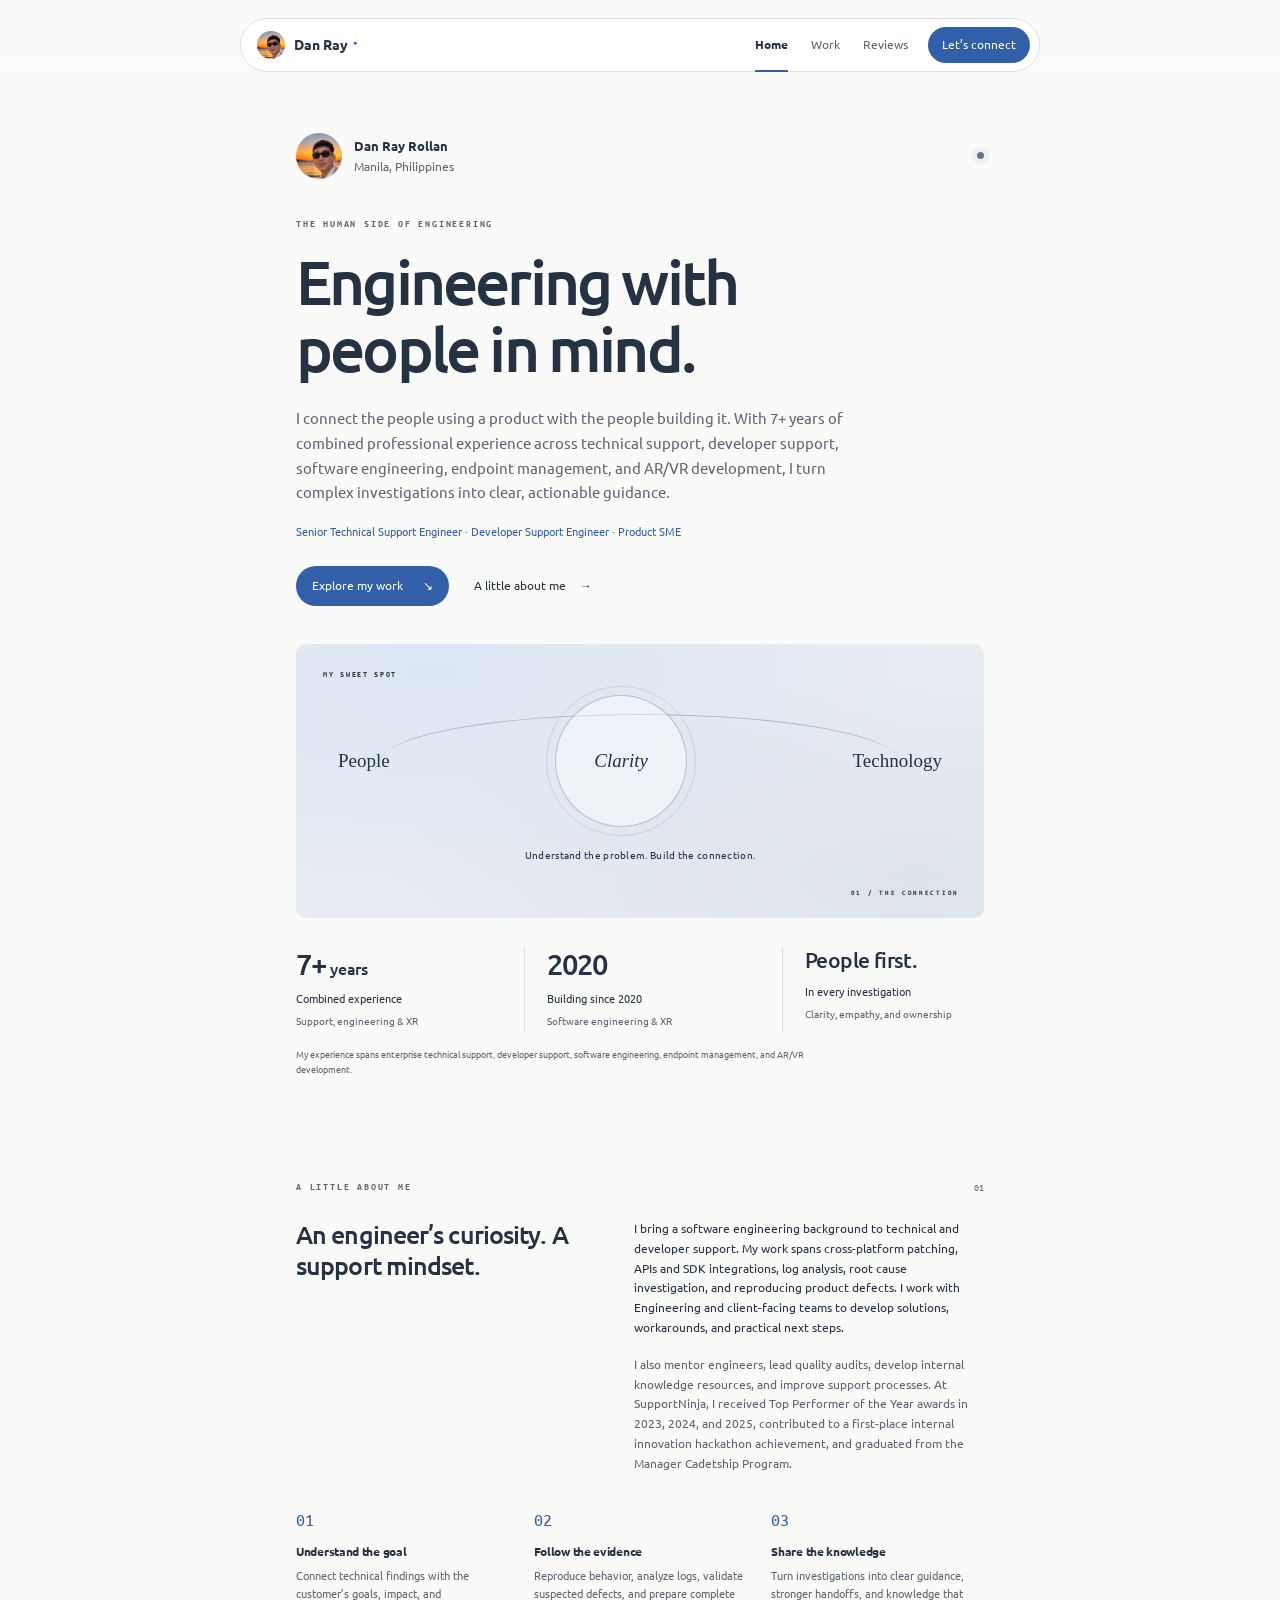
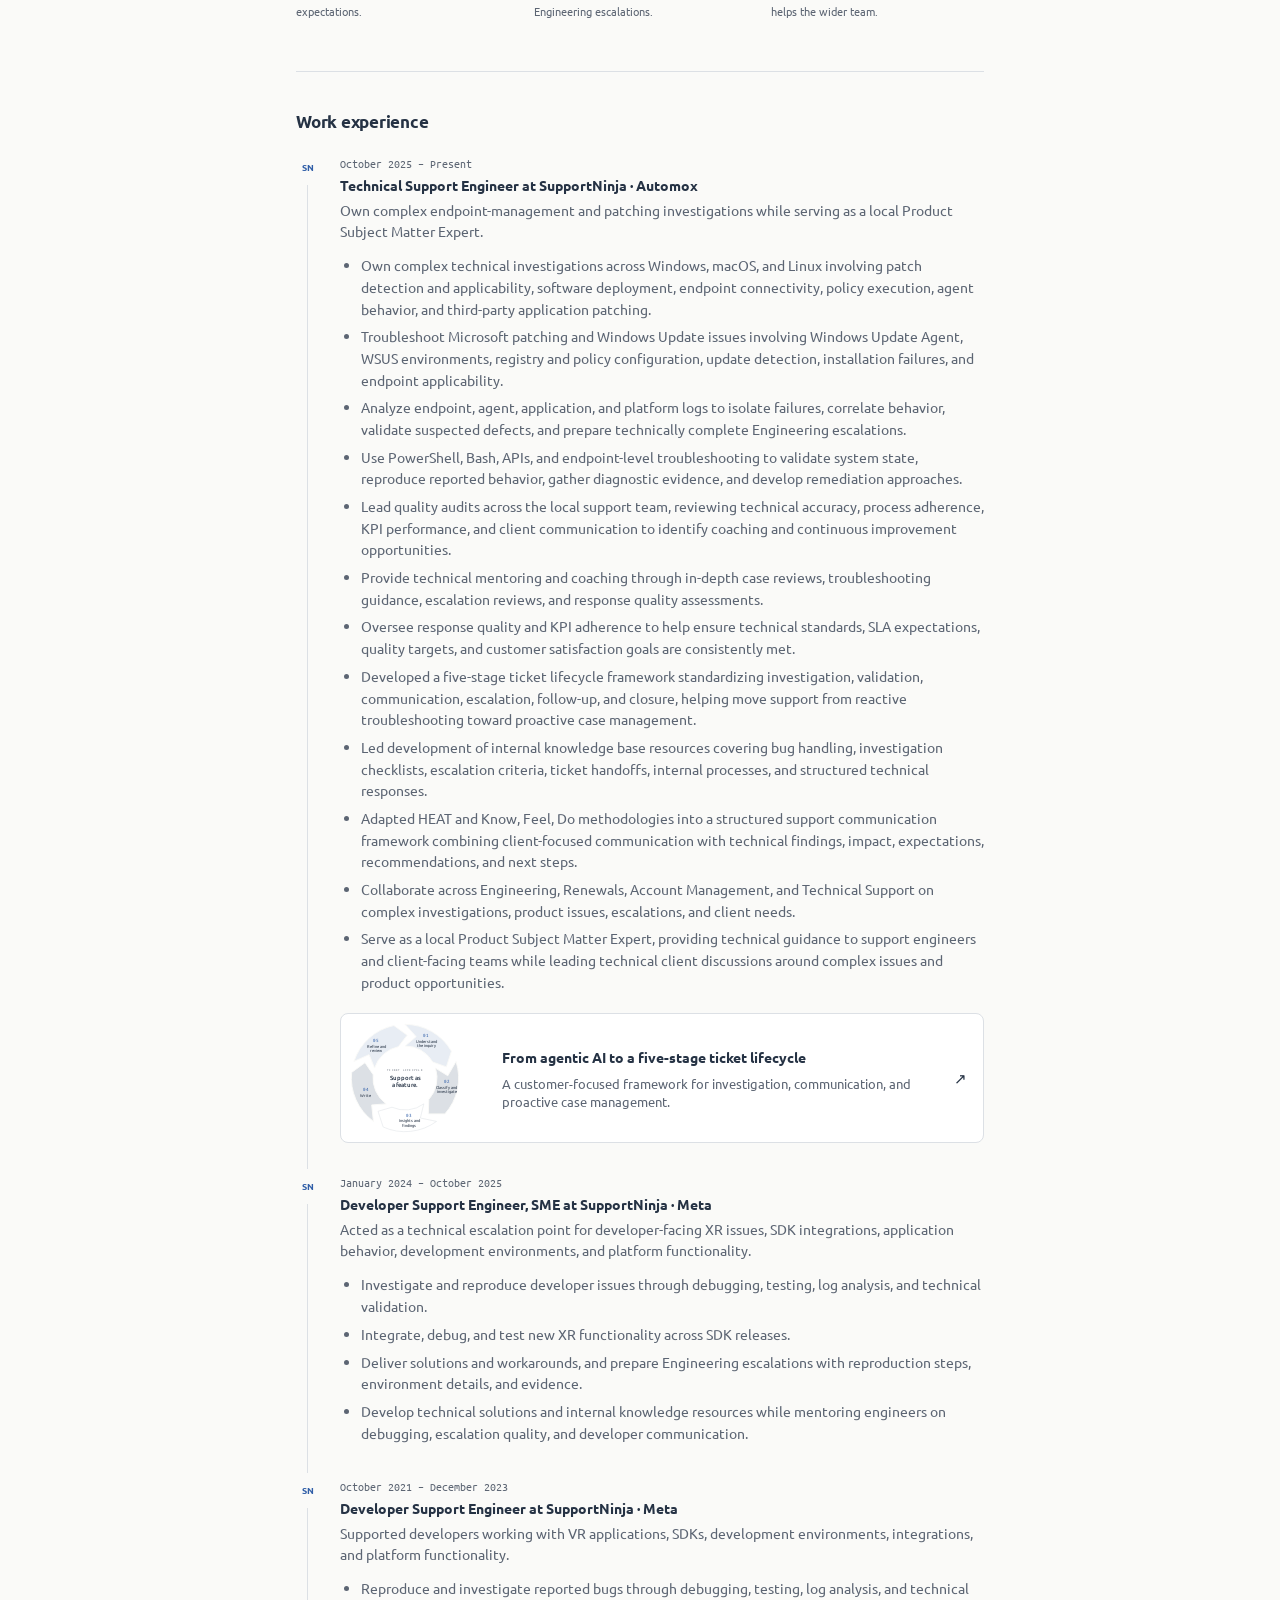
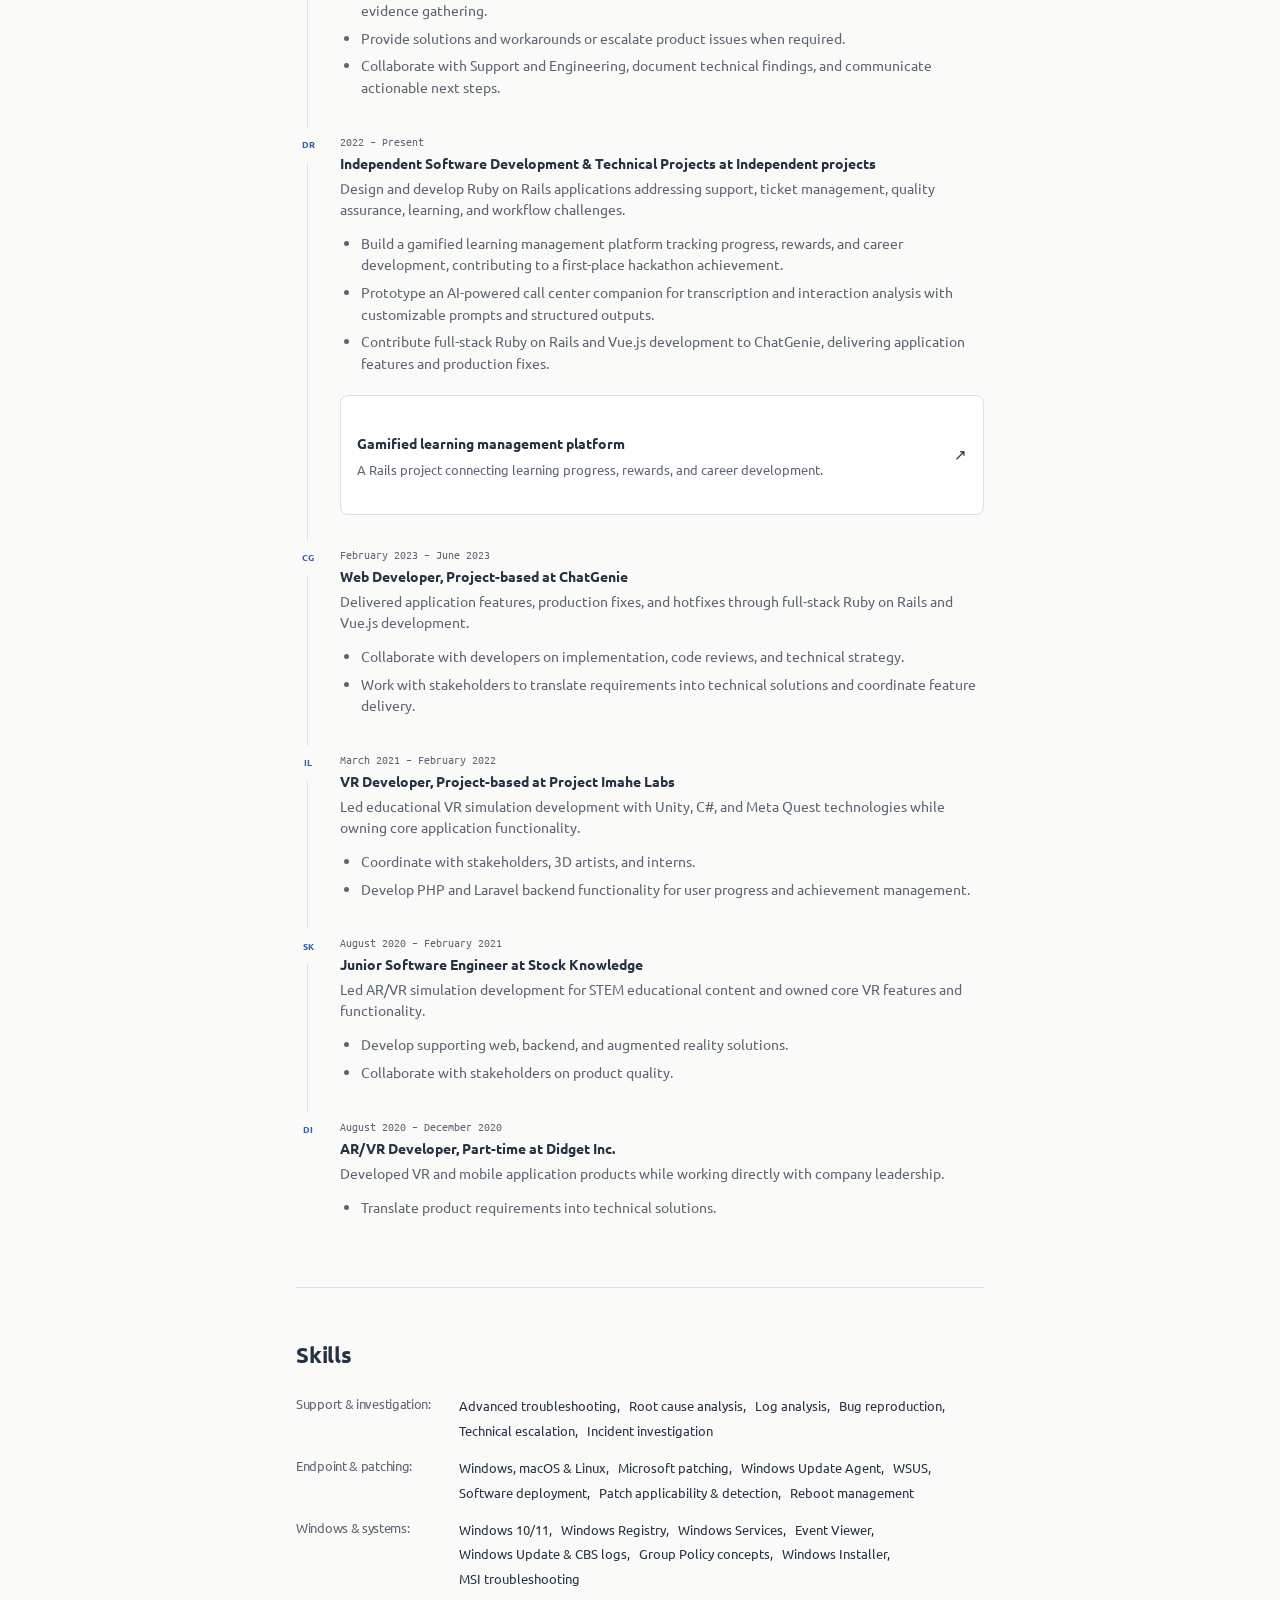
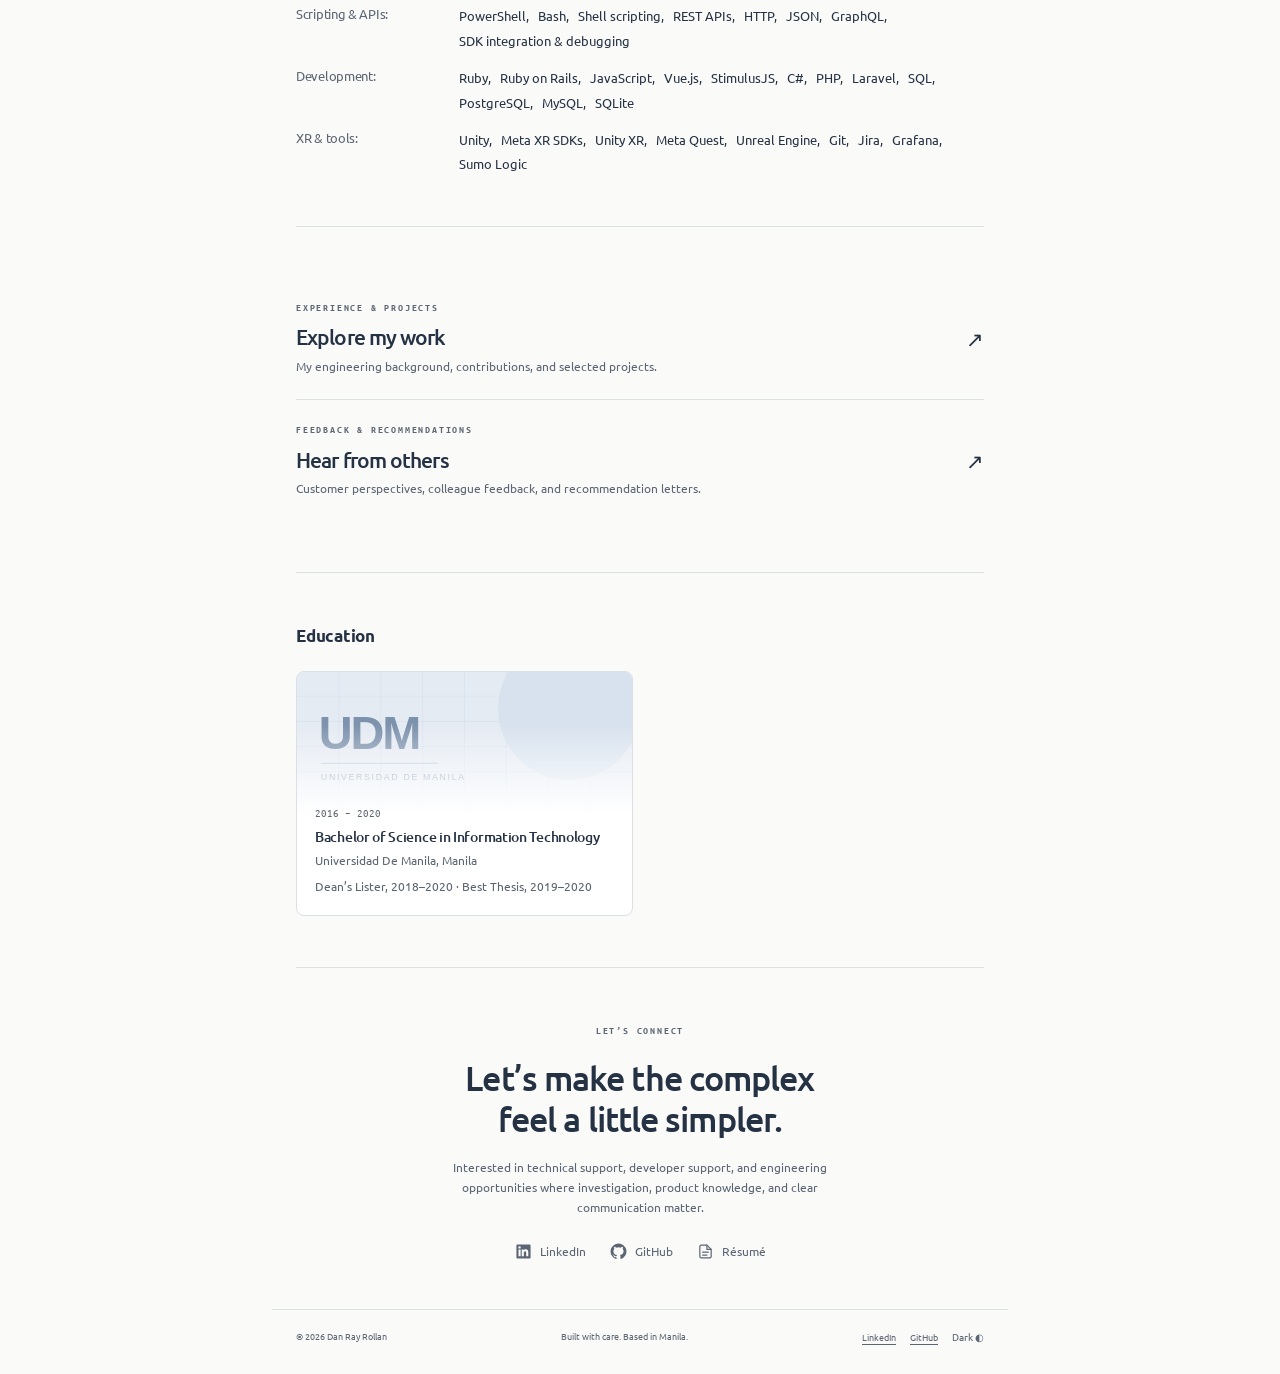
==== commit 1841aa74: "Update portfolio content and add support lifecycle case study" ====
--- a/index.html
+++ b/index.html
@@ -7,15 +7,15 @@
 <title>Dan Ray Rollan — Engineering with people in mind</title>
 <link rel="icon" href="assets/favicon.svg" type="image/svg+xml">
 <link rel="preload" href="assets/fonts/Ubuntu-Regular.ttf" as="font" type="font/ttf" crossorigin>
-<link rel="stylesheet" href="styles.css?v=9057fd9f84"><script src="app.js?v=bcd007c981" defer></script>
+<link rel="stylesheet" href="styles.css?v=4ea9c5f36c"><script src="app.js?v=c4a7d1deff" defer></script>
 </head>
 <body>
 <a class="skip" href="#main">Skip to content</a>
-<header class="nav-wrap"><nav aria-label="Main navigation"><a class="brand" href="index.html"><span class="brand-icon">dr.</span><span>Dan Ray<span class="brand-dot">●</span></span></a><div class="nav-links"><a href="index.html" aria-current="page">Home</a><a href="work.html" >Work</a><a href="reviews.html" >Reviews</a></div><a class="nav-cta" href="index.html#contact">Let’s connect <span aria-hidden="true">↗</span></a></nav></header>
+<header class="nav-wrap"><nav aria-label="Main navigation"><a class="brand" href="index.html"><span id="brand-avatar" class="brand-icon" aria-hidden="true">DR</span><span class="brand-name"><span class="brand-desktop">Dan Ray<span class="brand-dot">●</span></span><span class="brand-mobile">Dan</span></span></a><div class="nav-links"><a href="index.html" aria-current="page">Home</a><a href="work.html" >Work</a><a href="reviews.html" >Reviews</a></div><a class="nav-cta" href="index.html#contact">Let’s connect</a></nav></header>
 <main id="main">
 <section id="home" class="hero"><div class="profile-line"><div id="avatar" class="avatar" aria-hidden="true">DR</div><div><p id="name" class="profile-name">Dan Ray Rollan</p><p id="location" class="small muted">Manila, Philippines</p></div><span class="location-dot" aria-hidden="true"></span></div><p class="eyebrow">THE HUMAN SIDE OF ENGINEERING</p><h1 id="headline">Engineering with<br>people in mind.</h1><p id="intro" class="intro">I connect the people using a product with the people building it.</p><p id="role" class="role"></p><div class="hero-actions"><a class="button" href="work.html">Explore my work <span aria-hidden="true">↘</span></a><a class="text-link" href="#about">A little about me <span aria-hidden="true">→</span></a></div>
 <div class="bridge" role="img" aria-label="A bridge connecting people, support, software, and new possibilities"><span class="art-label">MY SWEET SPOT</span><div class="bridge-line"><span>People</span><span class="bridge-ring"><span>Clarity</span></span><span>Technology</span></div><p>Understand the problem. Build the connection.</p><span class="art-number">01 / THE CONNECTION</span></div>
-<div class="stats"><div><strong><span id="total-years">7</span><span class="unit"> years</span></strong><p>Overall experience</p><span>Including internship</span></div><div><strong><span id="dev-years">5</span><span class="unit"> years</span></strong><p>Professional development</p><span>Software engineering foundation</span></div><div><strong class="stat-word">People first.</strong><p>In every investigation</p><span>Clarity, empathy, and ownership</span></div></div><p id="experience-note" class="fine-print"></p></section>
+<div class="stats"><div><strong><span id="total-years">7+</span><span class="unit"> years</span></strong><p>Combined experience</p><span>Support, engineering & XR</span></div><div><strong><span id="development-since">2020</span></strong><p>Building since 2020</p><span>Software engineering & XR</span></div><div><strong class="stat-word">People first.</strong><p>In every investigation</p><span>Clarity, empathy, and ownership</span></div></div><p id="experience-note" class="fine-print"></p></section>
 <section id="about"><div class="section-top"><p class="eyebrow">A LITTLE ABOUT ME</p><span class="section-index">01</span></div><div class="about-grid"><h2 id="about-title"></h2><div><p id="about-text"></p><p id="about-secondary" class="muted"></p></div></div><div id="principles" class="principles"></div></section>
 
 
@@ -24,8 +24,8 @@
 <section class="toolkit-section" aria-labelledby="home-skills-title"><h2 id="home-skills-title" class="reference-heading">Skills</h2><div id="skills" class="skills"></div></section>
 <section class="page-directory" aria-label="Explore the portfolio"><a href="work.html"><div><p class="eyebrow">EXPERIENCE & PROJECTS</p><h2>Explore my work</h2><p>My engineering background, contributions, and selected projects.</p></div><span aria-hidden="true">↗</span></a><a href="reviews.html"><div><p class="eyebrow">FEEDBACK & RECOMMENDATIONS</p><h2>Hear from others</h2><p>Customer perspectives, colleague feedback, and recommendation letters.</p></div><span aria-hidden="true">↗</span></a></section>
 <section class="education-section" aria-labelledby="education-title"><h2 id="education-title" class="reference-heading">Education</h2><div id="education" class="education-list"></div></section>
-<section class="articles-section" aria-labelledby="articles-title"><h2 id="articles-title" class="reference-heading">Articles</h2><div id="articles" class="article-list"></div></section>
+<section id="articles-section" class="articles-section" hidden aria-labelledby="articles-title"><h2 id="articles-title" class="reference-heading">Articles</h2><div id="articles" class="article-list"></div></section>
 <section id="contact" class="contact"><p class="eyebrow">LET’S CONNECT</p><h2>Let’s make the complex<br>feel a little simpler.</h2><p id="contact-note" class="muted"></p><div id="contact-links" class="contact-links"></div><p id="contact-empty" class="small muted" hidden>Contact details are being added. Check back soon.</p></section>
-</main><footer><span>© <span id="year"></span> Dan Ray Rollan</span><span>Built with care. Based in Manila.</span><div class="footer-actions"><div id="footer-links" class="footer-links"><span class="pending-link" title="GitHub profile has not been added yet">GitHub <span class="sr-only">profile coming soon</span></span></div><button id="theme-toggle" type="button" aria-label="Switch to dark theme">Dark <span aria-hidden="true">◐</span></button></div></footer>
+</main><footer><span>© <span id="year"></span> Dan Ray Rollan</span><span>Built with care. Based in Manila.</span><div class="footer-actions"><div id="footer-links" class="footer-links"></div><button id="theme-toggle" type="button" aria-label="Switch to dark theme">Dark <span aria-hidden="true">◐</span></button></div></footer>
 <div id="load-error" role="alert" hidden>Portfolio content couldn’t load. Please refresh, or preview this site using a local web server.</div><noscript><p class="noscript">Enable JavaScript to see the portfolio content, or read content.yaml for the full profile.</p></noscript>
 </body></html>
--- a/styles.css
+++ b/styles.css
@@ -98,3 +98,67 @@
 
 /* The support philosophy panel is a static catchphrase. */
 .feature-tagline{position:relative;z-index:1;max-width:220px;margin-top:20px;font-size:12px;line-height:1.6}
+
+.letter-info .letter-list-date{font-family:var(--font-mono);font-size:11px;color:var(--muted);margin-top:5px}
+
+.project-resource{display:inline-block;margin-top:14px;font-size:12px;color:var(--green);text-decoration:underline;text-underline-offset:3px}
+.project-resource:hover{color:var(--ink)}
+
+/* Portrait branding, with a shorter name on small screens. */
+.brand>.brand-name{display:inline}
+.brand-mobile{display:none}
+.brand-icon{overflow:hidden;flex-shrink:0}
+.brand-icon.has-photo{border:0}
+.brand-icon img{display:block;width:100%;height:100%;object-fit:cover}
+.avatar.has-photo img,.brand-icon.has-photo img{transform:scale(1.6);transform-origin:61% 46%}
+.testimonial-profile:hover{text-decoration:underline;text-underline-offset:3px}
+.recommendation blockquote{white-space:pre-line}
+@media(max-width:620px){.brand-desktop{display:none}.brand-mobile{display:inline}.brand>.brand-name{display:inline}}
+
+.contact-links{align-items:center;gap:24px}
+.contact-link{display:inline-flex;align-items:center;gap:8px;color:var(--muted)}
+.contact-link:hover{color:var(--ink);text-decoration:underline;text-underline-offset:4px}
+.contact-icon{display:block;width:17px;height:17px;flex-shrink:0;background:currentColor;mask:center/contain no-repeat;-webkit-mask:center/contain no-repeat}
+.contact-icon-linkedin{mask-image:url("assets/icon-linkedin.svg");-webkit-mask-image:url("assets/icon-linkedin.svg")}
+.contact-icon-github{mask-image:url("assets/icon-github.svg");-webkit-mask-image:url("assets/icon-github.svg")}
+.contact-icon-document{mask-image:url("assets/icon-document.svg");-webkit-mask-image:url("assets/icon-document.svg")}
+
+.lifecycle-section h2{margin-top:14px;max-width:570px}
+.lifecycle-principles{font-size:11px;color:var(--accent);margin-top:20px}
+.lifecycle-stage{margin:0;border-top:1px solid var(--line);scroll-margin-top:100px}
+.lifecycle-stage:last-child{border-bottom:1px solid var(--line)}
+.lifecycle-stage summary{display:flex;width:100%;padding:18px 0;gap:16px;color:var(--ink)}
+.lifecycle-stage summary:after{margin-left:auto;color:var(--accent)}
+.lifecycle-step-number{font-family:var(--font-mono);color:var(--accent);font-size:13px}
+.lifecycle-stage strong{display:block;font-size:14px;font-weight:500}
+.lifecycle-summary{display:block;font-size:11px;color:var(--muted);margin-top:3px}
+.lifecycle-stage-body{padding:0 28px 22px;font-size:12px;color:var(--muted)}
+.lifecycle-stage-body ul{padding-left:18px;margin:14px 0 0}.lifecycle-stage-body li+li{margin-top:6px}
+.lifecycle-value{display:grid;grid-template-columns:1fr 1fr;gap:28px;margin-top:28px}
+.lifecycle-value h3{font-size:14px}.lifecycle-value p,.lifecycle-philosophy p{font-size:12px;color:var(--muted);margin-top:10px}
+.lifecycle-philosophy{border-left:2px solid var(--accent);padding:0 0 0 18px;margin-top:28px}.lifecycle-philosophy h3{font-size:20px}
+@media(max-width:620px){.lifecycle-value{grid-template-columns:1fr;gap:20px}.lifecycle-stage-body{padding-left:0;padding-right:0}}
+
+
+
+.lifecycle-diagram{margin:24px auto;max-width:480px}
+.lifecycle-wheel{display:block;width:100%;height:auto;overflow:visible}
+.lifecycle-sector path{fill:var(--soft);stroke:var(--bg);stroke-width:4;stroke-linejoin:round;transition:fill .15s}
+.lifecycle-sector-2 path,.lifecycle-sector-4 path{fill:var(--line)}
+.lifecycle-sector-3 path{fill:var(--surface);stroke:var(--line);stroke-width:2}
+.lifecycle-sector text{text-anchor:middle;fill:var(--ink);font-family:var(--font-sans);pointer-events:none}
+.lifecycle-sector .wheel-number{font-family:var(--font-mono);font-size:21px;fill:var(--accent)}
+.lifecycle-sector .wheel-label{font-size:15px}
+.lifecycle-sector:hover path,.lifecycle-sector:focus-visible path{fill:var(--art);stroke:var(--accent);stroke-width:2}
+.lifecycle-wheel .wheel-center-caption{text-anchor:middle;fill:var(--muted);font-family:var(--font-mono);font-size:11px;letter-spacing:1px}
+.lifecycle-wheel .wheel-center-title{text-anchor:middle;fill:var(--ink);font-family:var(--font-sans);font-size:25px;font-weight:500}
+.experience-project>.lifecycle-wheel-preview{width:128px;min-width:80px;flex-shrink:0;align-self:center}
+.lifecycle-map{position:absolute;width:1px;height:1px;padding:0;margin:-1px;overflow:hidden;clip-path:inset(50%);list-style:none}
+.lifecycle-map:focus-within{position:static;width:auto;height:auto;margin:12px 0;clip-path:none}
+.lifecycle-map a{display:inline-flex;gap:8px}
+@media(max-width:620px){.experience-project>.lifecycle-wheel-preview{width:94px}.lifecycle-diagram{margin:20px -6px}}
+@media(prefers-reduced-motion:reduce){.lifecycle-sector path{transition:none}}
+
+.lifecycle-goal{margin-top:24px;padding:22px 24px;background:var(--soft);border-radius:10px}
+.lifecycle-goal h3{font-size:19px;color:var(--accent)}
+.lifecycle-goal p{font-size:12px;color:var(--muted);margin-top:12px}
